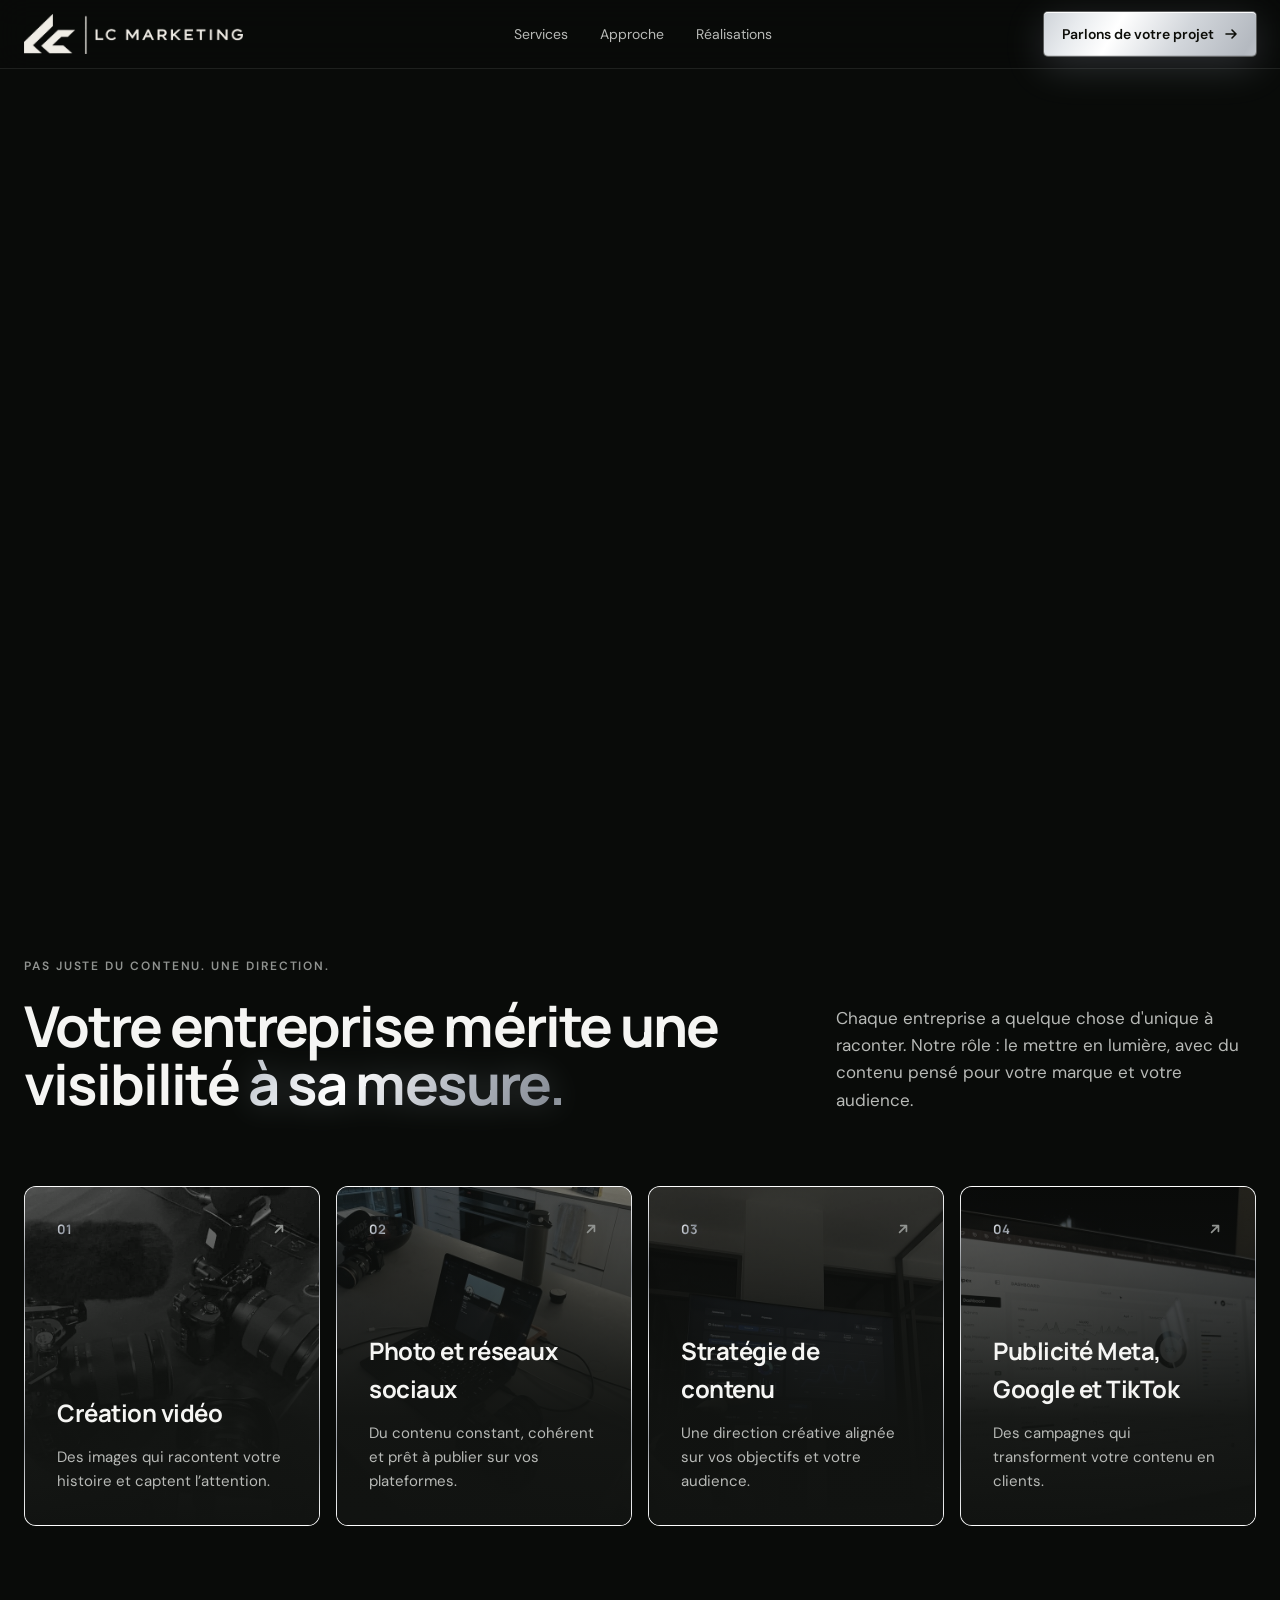
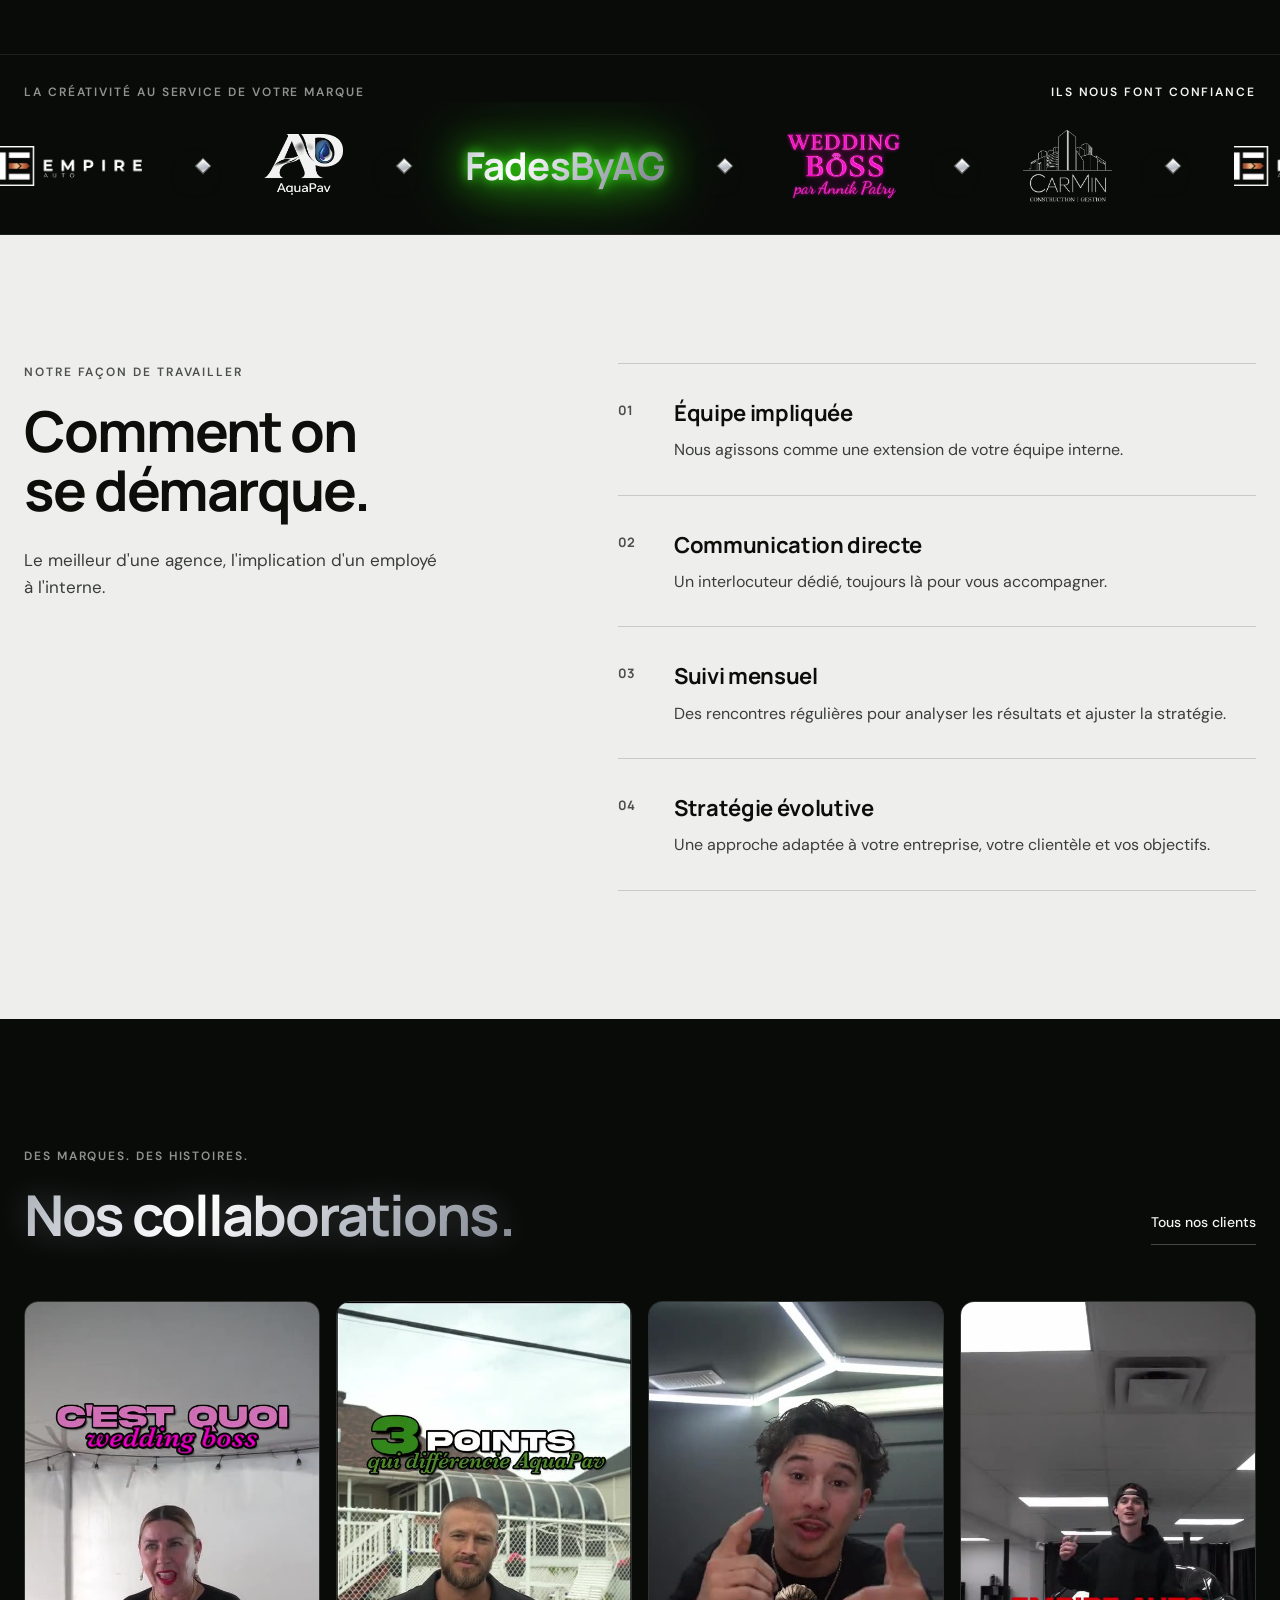
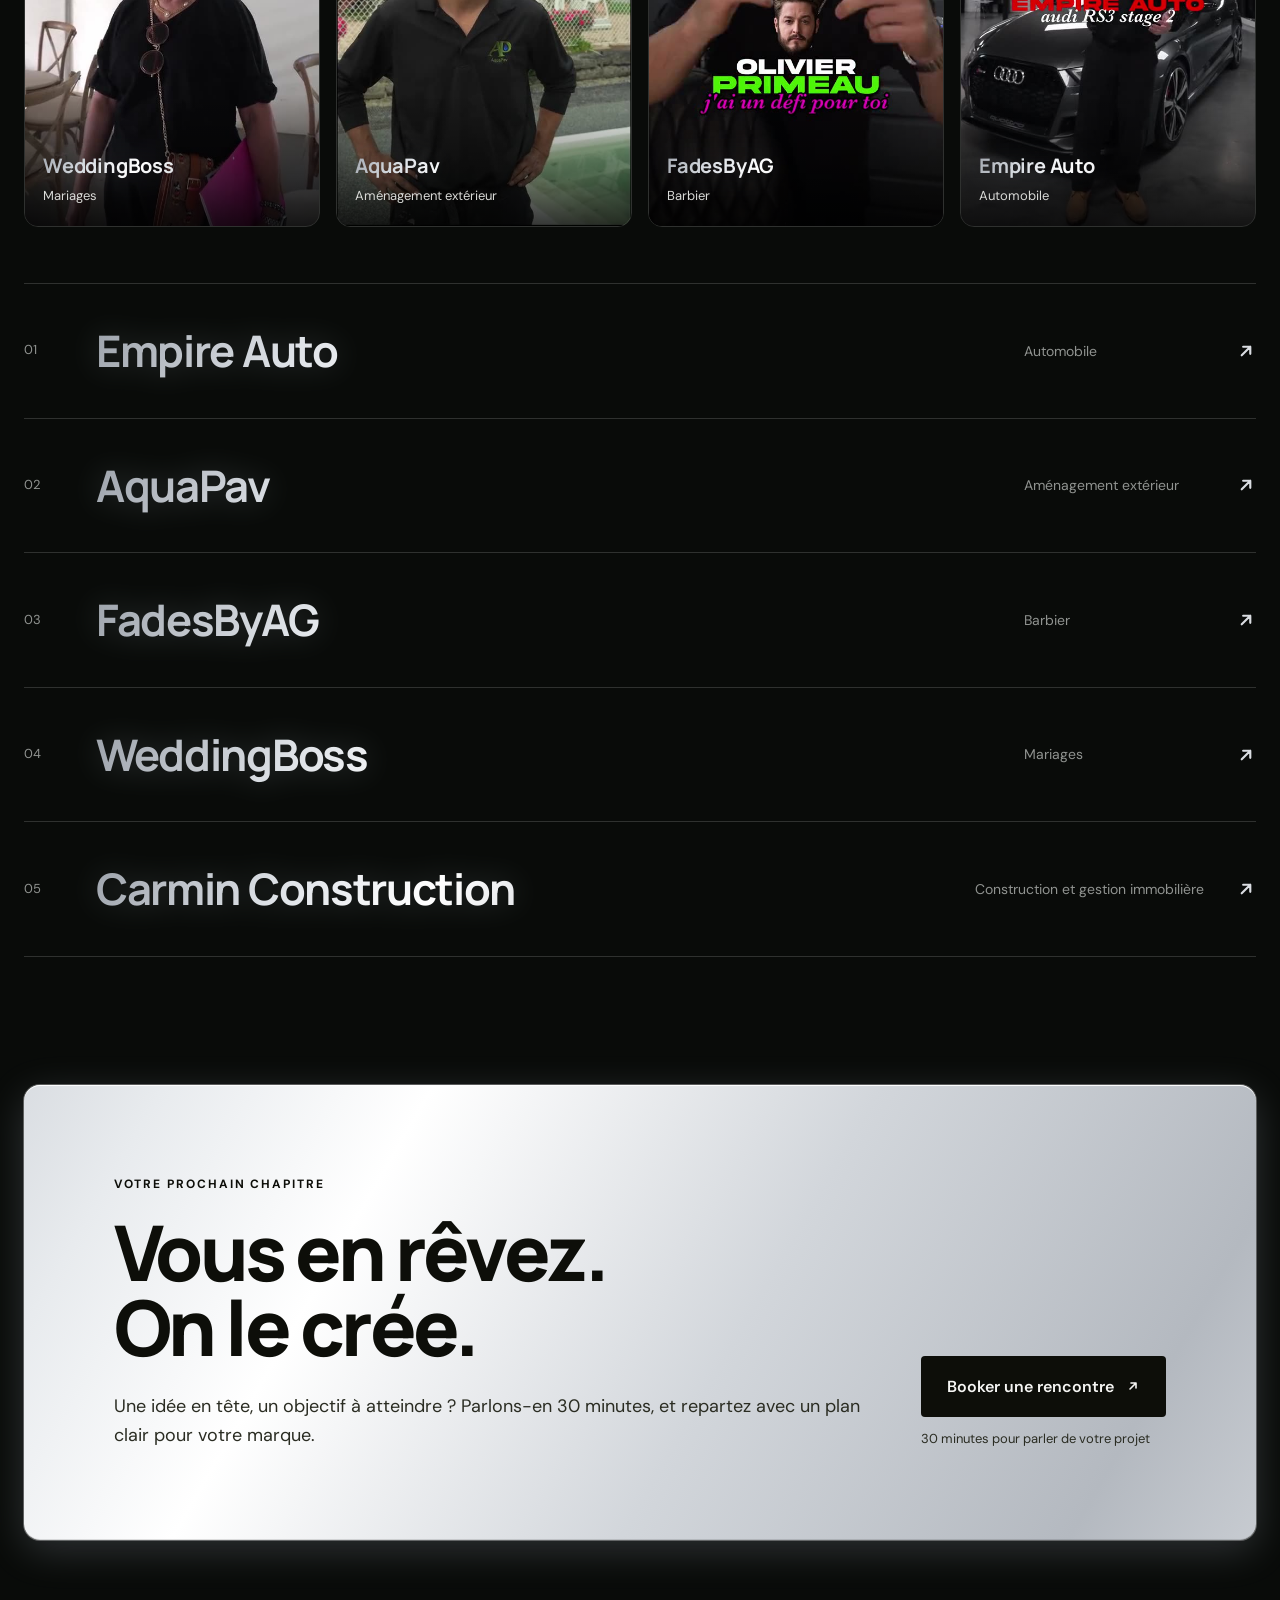
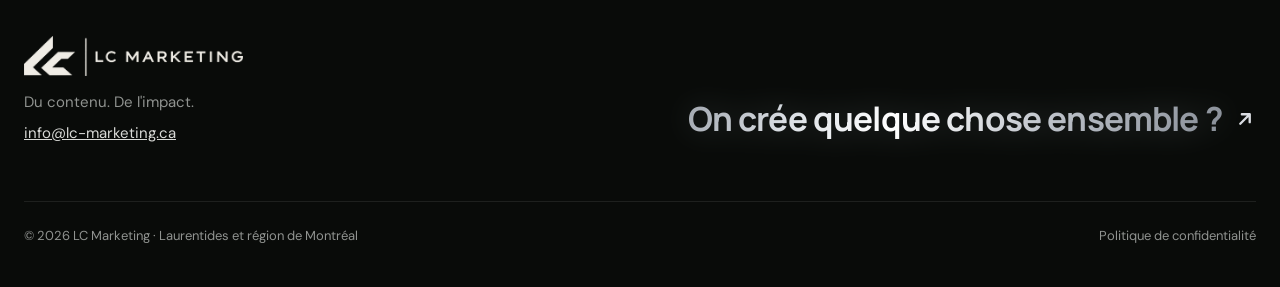
==== index.html @ 96e83a71 "Add files via upload" ====
<!doctype html>
<html lang="fr-CA">
<head>
<meta charset="utf-8">

<meta name="viewport" content="width=device-width, initial-scale=1">
<title>LC Marketing | Agence de création de contenu – Laurentides et Montréal</title>
<meta name="description" content="Agence de création de contenu qui s&#x27;intègre à votre équipe : vidéo, photo, réseaux sociaux et publicité Meta, Google et TikTok, dans les Laurentides et la région de Montréal.">
<link rel="canonical" href="https://lc-marketing.ca/">
<meta name="theme-color" content="#090B09">
<meta property="og:type" content="website">
<meta property="og:locale" content="fr_CA">
<meta property="og:site_name" content="LC Marketing">
<meta property="og:title" content="LC Marketing | Agence de création de contenu – Laurentides et Montréal">
<meta property="og:description" content="Agence de création de contenu qui s&#x27;intègre à votre équipe : vidéo, photo, réseaux sociaux et publicité Meta, Google et TikTok, dans les Laurentides et la région de Montréal.">
<meta property="og:url" content="https://lc-marketing.ca/">
<meta property="og:image" content="https://lc-marketing.ca/assets/img/partage-lc-marketing.jpg">
<meta property="og:image:width" content="1200">
<meta property="og:image:height" content="630">
<meta name="twitter:card" content="summary_large_image">
<link rel="icon" href="/favicon.ico" sizes="any">
<link rel="icon" type="image/png" href="/favicon-512.png">
<link rel="apple-touch-icon" href="/apple-touch-icon.png">
<link rel="preconnect" href="https://fonts.googleapis.com">
<link rel="preconnect" href="https://fonts.gstatic.com" crossorigin>
<link rel="stylesheet" href="https://fonts.googleapis.com/css2?family=DM+Sans:wght@400;500;600;700&amp;family=Manrope:wght@400;500;600;700;800&amp;display=swap">
<link rel="stylesheet" href="/assets/site.css?v=20261027">
<script type="application/ld+json">{"@context": "https://schema.org", "@type": "ProfessionalService", "name": "LC Marketing", "description": "Agence de création de contenu et de publicité qui s'intègre à votre équipe : vidéo, photo, réseaux sociaux et publicité Meta, Google et TikTok.", "url": "https://lc-marketing.ca/", "email": "info@lc-marketing.ca", "logo": "https://lc-marketing.ca/favicon-512.png", "image": "https://lc-marketing.ca/assets/img/partage-lc-marketing.jpg", "slogan": "Tu en rêves, on le crée.", "areaServed": [{"@type": "AdministrativeArea", "name": "Laurentides"}, {"@type": "City", "name": "Montréal"}], "address": {"@type": "PostalAddress", "addressRegion": "QC", "addressCountry": "CA"}, "knowsLanguage": ["fr", "en"]}</script>
<noscript><style>.intro{display:none}.hero-wait .rise{opacity:1}</style></noscript>
</head>
<body>

<div id="intro" class="intro intro-play" aria-hidden="true">
<div style="display:flex;flex-direction:column;align-items:center;gap:28px">
<div class="intro-phone" style="width:302px;height:622px;border-radius:48px;background:#000;border:1px solid #464846;padding:10px;box-shadow:0 40px 120px rgba(0,0,0,.6)">
<div style="position:relative;width:280px;height:600px;border-radius:38px;overflow:hidden;background:#131413"><div style="position:absolute;top:12px;left:50%;transform:translateX(-50%);width:92px;height:26px;border-radius:20px;background:#000;z-index:3"></div>
<div class="intro-feed">
<div style="position:relative;height:600px;overflow:hidden;background:#000">
<video src="assets/video/empire-auto.mp4" poster="assets/img/poster-empire-auto.jpg" autoplay muted loop playsinline preload="auto" style="position:absolute;inset:0;width:100%;height:100%;object-fit:cover"></video>
<div style="position:absolute;left:0;right:0;bottom:0;height:220px;background:linear-gradient(180deg,rgba(0,0,0,0),rgba(0,0,0,.72))"></div>
<div style="position:absolute;left:18px;right:14px;bottom:26px;display:flex;align-items:flex-end;gap:12px">
<div style="flex:1;min-width:0"><p style="margin:0 0 4px;font-size:14px;font-weight:700;color:#fff">@empireauto</p>
<p style="margin:0;font-size:12px;color:#E4E5E2">Automobile · par LC Marketing</p></div>
<div style="display:flex;flex-direction:column;gap:18px"><svg width="24" height="24" viewBox="0 0 24 24" fill="none" aria-hidden="true"><path d="M12 20s-7-4.4-7-10a4 4 0 0 1 7-2.6A4 4 0 0 1 19 10c0 5.6-7 10-7 10z" stroke="#FFFFFF" stroke-width="1.6" stroke-linejoin="round"/></svg><svg width="24" height="24" viewBox="0 0 24 24" fill="none" aria-hidden="true"><path d="M4 12a8 8 0 1 1 3.2 6.4L4 20l1-3.6A8 8 0 0 1 4 12z" stroke="#FFFFFF" stroke-width="1.6" stroke-linejoin="round"/></svg><svg width="24" height="24" viewBox="0 0 24 24" fill="none" aria-hidden="true"><path d="M21 4L3 11l7 2.5L12.5 21 21 4z" stroke="#FFFFFF" stroke-width="1.6" stroke-linejoin="round"/></svg></div>
</div></div>
<div style="position:relative;height:600px;overflow:hidden;background:#000">
<video src="assets/video/weddingboss.mp4" poster="assets/img/poster-weddingboss.jpg" autoplay muted loop playsinline preload="auto" style="position:absolute;inset:0;width:100%;height:100%;object-fit:cover"></video>
<div style="position:absolute;left:0;right:0;bottom:0;height:220px;background:linear-gradient(180deg,rgba(0,0,0,0),rgba(0,0,0,.72))"></div>
<div style="position:absolute;left:18px;right:14px;bottom:26px;display:flex;align-items:flex-end;gap:12px">
<div style="flex:1;min-width:0"><p style="margin:0 0 4px;font-size:14px;font-weight:700;color:#fff">@laweddingboss</p>
<p style="margin:0;font-size:12px;color:#E4E5E2">Mariages · par LC Marketing</p></div>
<div style="display:flex;flex-direction:column;gap:18px"><svg width="24" height="24" viewBox="0 0 24 24" fill="none" aria-hidden="true"><path d="M12 20s-7-4.4-7-10a4 4 0 0 1 7-2.6A4 4 0 0 1 19 10c0 5.6-7 10-7 10z" stroke="#FFFFFF" stroke-width="1.6" stroke-linejoin="round"/></svg><svg width="24" height="24" viewBox="0 0 24 24" fill="none" aria-hidden="true"><path d="M4 12a8 8 0 1 1 3.2 6.4L4 20l1-3.6A8 8 0 0 1 4 12z" stroke="#FFFFFF" stroke-width="1.6" stroke-linejoin="round"/></svg><svg width="24" height="24" viewBox="0 0 24 24" fill="none" aria-hidden="true"><path d="M21 4L3 11l7 2.5L12.5 21 21 4z" stroke="#FFFFFF" stroke-width="1.6" stroke-linejoin="round"/></svg></div>
</div></div>
<div style="position:relative;height:600px;overflow:hidden;background:#000">
<video src="assets/video/fadesbyag.mp4" poster="assets/img/poster-fadesbyag.jpg" autoplay muted loop playsinline preload="auto" style="position:absolute;inset:0;width:100%;height:100%;object-fit:cover"></video>
<div style="position:absolute;left:0;right:0;bottom:0;height:220px;background:linear-gradient(180deg,rgba(0,0,0,0),rgba(0,0,0,.72))"></div>
<div style="position:absolute;left:18px;right:14px;bottom:26px;display:flex;align-items:flex-end;gap:12px">
<div style="flex:1;min-width:0"><p style="margin:0 0 4px;font-size:14px;font-weight:700;color:#fff">@fadesbyag</p>
<p style="margin:0;font-size:12px;color:#E4E5E2">Barbier · par LC Marketing</p></div>
<div style="display:flex;flex-direction:column;gap:18px"><svg width="24" height="24" viewBox="0 0 24 24" fill="none" aria-hidden="true"><path d="M12 20s-7-4.4-7-10a4 4 0 0 1 7-2.6A4 4 0 0 1 19 10c0 5.6-7 10-7 10z" stroke="#FFFFFF" stroke-width="1.6" stroke-linejoin="round"/></svg><svg width="24" height="24" viewBox="0 0 24 24" fill="none" aria-hidden="true"><path d="M4 12a8 8 0 1 1 3.2 6.4L4 20l1-3.6A8 8 0 0 1 4 12z" stroke="#FFFFFF" stroke-width="1.6" stroke-linejoin="round"/></svg><svg width="24" height="24" viewBox="0 0 24 24" fill="none" aria-hidden="true"><path d="M21 4L3 11l7 2.5L12.5 21 21 4z" stroke="#FFFFFF" stroke-width="1.6" stroke-linejoin="round"/></svg></div>
</div></div>
<div style="position:relative;height:600px;overflow:hidden;background:#000">
<video src="assets/video/aquapav-1.mp4" poster="assets/img/poster-aquapav-1.jpg" autoplay muted loop playsinline preload="auto" style="position:absolute;inset:0;width:100%;height:100%;object-fit:cover"></video>
<div style="position:absolute;left:0;right:0;bottom:0;height:220px;background:linear-gradient(180deg,rgba(0,0,0,0),rgba(0,0,0,.72))"></div>
<div style="position:absolute;left:18px;right:14px;bottom:26px;display:flex;align-items:flex-end;gap:12px">
<div style="flex:1;min-width:0"><p style="margin:0 0 4px;font-size:14px;font-weight:700;color:#fff">@aquapav</p>
<p style="margin:0;font-size:12px;color:#E4E5E2">Aménagement extérieur · par LC Marketing</p></div>
<div style="display:flex;flex-direction:column;gap:18px"><svg width="24" height="24" viewBox="0 0 24 24" fill="none" aria-hidden="true"><path d="M12 20s-7-4.4-7-10a4 4 0 0 1 7-2.6A4 4 0 0 1 19 10c0 5.6-7 10-7 10z" stroke="#FFFFFF" stroke-width="1.6" stroke-linejoin="round"/></svg><svg width="24" height="24" viewBox="0 0 24 24" fill="none" aria-hidden="true"><path d="M4 12a8 8 0 1 1 3.2 6.4L4 20l1-3.6A8 8 0 0 1 4 12z" stroke="#FFFFFF" stroke-width="1.6" stroke-linejoin="round"/></svg><svg width="24" height="24" viewBox="0 0 24 24" fill="none" aria-hidden="true"><path d="M21 4L3 11l7 2.5L12.5 21 21 4z" stroke="#FFFFFF" stroke-width="1.6" stroke-linejoin="round"/></svg></div>
</div></div>
</div></div></div>
<div class="intro-caption" style="font-size:12px;letter-spacing:.3em;text-transform:uppercase;color:#909390">Tu en rêves, on le crée</div>
</div>
<button type="button" id="intro-skip" tabindex="-1" style="position:absolute;right:24px;bottom:24px;background:transparent;color:#909390;border:1px solid #2F312F;border-radius:4px;padding:10px 16px;min-height:44px;font:inherit;font-size:13px;cursor:pointer">Passer l'intro</button>
</div>

<a class="skip-link" href="#contenu">Aller au contenu</a>
<header style="position:sticky;top:0;z-index:20;background:rgba(9,11,9,.72);backdrop-filter:blur(16px);-webkit-backdrop-filter:blur(16px);border-bottom:1px solid #1E201E">
<div class="hdr" style="max-width:1280px;margin:0 auto;padding:12px 24px;display:flex;align-items:center;justify-content:space-between;gap:12px 24px">
<a href="/" aria-label="LC Marketing, accueil" style="display:flex;align-items:center;min-height:44px;text-decoration:none">
<img src="/assets/img/logo-lc-marketing.png" alt="LC Marketing" width="1000" height="183" class="hdr-logo" style="height:40px;width:auto;max-width:56vw;display:block"></a>
<nav aria-label="Navigation principale" class="hide-sm" style="display:flex;flex-wrap:wrap;align-items:center;gap:8px 32px;font-size:14px">
<a href="#services" style="text-decoration:none;color:#B8BAB7">Services</a>
<a href="#approche" style="text-decoration:none;color:#B8BAB7">Approche</a>
<a href="#collaborations" style="text-decoration:none;color:#B8BAB7">Réalisations</a>
</nav>
<a href="https://calendly.com/lc-marketing-info/30min" target="_blank" rel="noopener" class="lift chrome-fill hdr-cta" style="text-decoration:none;border-radius:4px;padding:11px 18px;font-size:14px;font-weight:600;display:flex;align-items:center;gap:10px;white-space:nowrap"><span class="hide-sm">Parlons de votre projet</span><span class="show-sm">Rencontre</span> <svg width="14" height="14" viewBox="0 0 14 14" fill="none" aria-hidden="true"><path d="M2 7h10M8 3l4 4-4 4" stroke="currentColor" stroke-width="1.6" stroke-linecap="round" stroke-linejoin="round"/></svg></a>
</div>
</header>

<main id="contenu">
<section id="accueil" class="hero-wait" style="max-width:1280px;margin:0 auto;padding:0 24px;display:flex;flex-wrap:wrap;align-items:center;gap:56px;min-height:760px">
<div style="flex:1 1 520px;min-width:0;padding:88px 0 64px">
<p class="rise d1" style="margin:0 0 28px;display:flex;align-items:center;gap:12px;font-size:12px;font-weight:600;letter-spacing:.16em;text-transform:uppercase;color:#F5F5F3"><span class="chrome-fill" style="width:8px;height:8px;display:inline-block;flex:none"></span>Agence de création de contenu · Laurentides et Montréal</p>
<h1 class="rise d2" style="margin:0;font-family:'Manrope',sans-serif;font-weight:700;font-size:clamp(42px,5.4vw,80px);line-height:1;letter-spacing:-.04em">Plus qu'une agence.<br><span class="chrome-text">Une extension de votre équipe.</span></h1>
<p class="rise d3" style="margin:32px 0 0;max-width:540px;font-size:18px;color:#B8BAB7">Nous nous intégrons à votre entreprise pour prendre en charge votre marketing, de la stratégie à la création, et transformer votre présence en ligne en levier de croissance.</p>
<div class="rise d4" style="margin-top:40px;display:flex;flex-wrap:wrap;align-items:center;gap:12px 28px">
<a href="https://calendly.com/lc-marketing-info/30min" target="_blank" rel="noopener" class="lift chrome-fill" style="text-decoration:none;font-weight:600;font-size:15px;padding:16px 24px;border-radius:4px;display:flex;align-items:center;gap:10px">Booker une rencontre <svg width="14" height="14" viewBox="0 0 14 14" fill="none" aria-hidden="true"><path d="M4 10L10 4M5 4h5v5" stroke="currentColor" stroke-width="1.6" stroke-linecap="round" stroke-linejoin="round"/></svg></a>
<a href="#collaborations" style="text-decoration:none;font-size:15px;font-weight:500;display:flex;align-items:center;gap:10px;min-height:44px;border-bottom:1px solid #464846">Nos réalisations</a>
</div></div>
<div class="rise d5" style="flex:1 1 380px;min-width:0;display:flex;justify-content:center;position:relative;padding:40px 0">
<div aria-hidden="true" class="chrome-fill" style="position:absolute;width:360px;height:360px;max-width:100%;top:50%;left:50%;transform:translate(-50%,-50%);border-radius:50%;opacity:.13;filter:blur(90px)"></div>
<div class="float" style="position:relative;width:302px;height:622px;border-radius:48px;background:#000;border:1px solid #464846;padding:10px;box-shadow:0 50px 120px rgba(0,0,0,.7)" role="img" aria-label="Téléphone qui fait défiler des vidéos réalisées par LC Marketing">
<div style="position:relative;width:280px;height:600px;border-radius:38px;overflow:hidden;background:#131413"><div style="position:absolute;top:12px;left:50%;transform:translateX(-50%);width:92px;height:26px;border-radius:20px;background:#000;z-index:3"></div>
<div style="position:absolute;top:48px;left:18px;right:18px;height:2px;background:rgba(245,245,243,.2);z-index:3;border-radius:2px;overflow:hidden"><div class="bar" style="height:2px;background:#F5F5F3"></div></div>
<div class="loop-feed">
<div style="position:relative;height:600px;overflow:hidden;background:#000">
<video src="assets/video/weddingboss.mp4" poster="assets/img/poster-weddingboss.jpg" autoplay muted loop playsinline preload="auto" style="position:absolute;inset:0;width:100%;height:100%;object-fit:cover"></video>
<div style="position:absolute;left:0;right:0;bottom:0;height:220px;background:linear-gradient(180deg,rgba(0,0,0,0),rgba(0,0,0,.72))"></div>
<div style="position:absolute;left:18px;right:14px;bottom:26px;display:flex;align-items:flex-end;gap:12px">
<div style="flex:1;min-width:0"><p style="margin:0 0 4px;font-size:14px;font-weight:700;color:#fff">@laweddingboss</p>
<p style="margin:0;font-size:12px;color:#E4E5E2">Mariages · par LC Marketing</p></div>
<div style="display:flex;flex-direction:column;gap:18px"><svg width="24" height="24" viewBox="0 0 24 24" fill="none" aria-hidden="true"><path d="M12 20s-7-4.4-7-10a4 4 0 0 1 7-2.6A4 4 0 0 1 19 10c0 5.6-7 10-7 10z" stroke="#FFFFFF" stroke-width="1.6" stroke-linejoin="round"/></svg><svg width="24" height="24" viewBox="0 0 24 24" fill="none" aria-hidden="true"><path d="M4 12a8 8 0 1 1 3.2 6.4L4 20l1-3.6A8 8 0 0 1 4 12z" stroke="#FFFFFF" stroke-width="1.6" stroke-linejoin="round"/></svg><svg width="24" height="24" viewBox="0 0 24 24" fill="none" aria-hidden="true"><path d="M21 4L3 11l7 2.5L12.5 21 21 4z" stroke="#FFFFFF" stroke-width="1.6" stroke-linejoin="round"/></svg></div>
</div></div>
<div style="position:relative;height:600px;overflow:hidden;background:#000">
<video src="assets/video/aquapav-1.mp4" poster="assets/img/poster-aquapav-1.jpg" autoplay muted loop playsinline preload="auto" style="position:absolute;inset:0;width:100%;height:100%;object-fit:cover"></video>
<div style="position:absolute;left:0;right:0;bottom:0;height:220px;background:linear-gradient(180deg,rgba(0,0,0,0),rgba(0,0,0,.72))"></div>
<div style="position:absolute;left:18px;right:14px;bottom:26px;display:flex;align-items:flex-end;gap:12px">
<div style="flex:1;min-width:0"><p style="margin:0 0 4px;font-size:14px;font-weight:700;color:#fff">@aquapav</p>
<p style="margin:0;font-size:12px;color:#E4E5E2">Aménagement extérieur · par LC Marketing</p></div>
<div style="display:flex;flex-direction:column;gap:18px"><svg width="24" height="24" viewBox="0 0 24 24" fill="none" aria-hidden="true"><path d="M12 20s-7-4.4-7-10a4 4 0 0 1 7-2.6A4 4 0 0 1 19 10c0 5.6-7 10-7 10z" stroke="#FFFFFF" stroke-width="1.6" stroke-linejoin="round"/></svg><svg width="24" height="24" viewBox="0 0 24 24" fill="none" aria-hidden="true"><path d="M4 12a8 8 0 1 1 3.2 6.4L4 20l1-3.6A8 8 0 0 1 4 12z" stroke="#FFFFFF" stroke-width="1.6" stroke-linejoin="round"/></svg><svg width="24" height="24" viewBox="0 0 24 24" fill="none" aria-hidden="true"><path d="M21 4L3 11l7 2.5L12.5 21 21 4z" stroke="#FFFFFF" stroke-width="1.6" stroke-linejoin="round"/></svg></div>
</div></div>
<div style="position:relative;height:600px;overflow:hidden;background:#000">
<video src="assets/video/fadesbyag.mp4" poster="assets/img/poster-fadesbyag.jpg" autoplay muted loop playsinline preload="metadata" style="position:absolute;inset:0;width:100%;height:100%;object-fit:cover"></video>
<div style="position:absolute;left:0;right:0;bottom:0;height:220px;background:linear-gradient(180deg,rgba(0,0,0,0),rgba(0,0,0,.72))"></div>
<div style="position:absolute;left:18px;right:14px;bottom:26px;display:flex;align-items:flex-end;gap:12px">
<div style="flex:1;min-width:0"><p style="margin:0 0 4px;font-size:14px;font-weight:700;color:#fff">@fadesbyag</p>
<p style="margin:0;font-size:12px;color:#E4E5E2">Barbier · par LC Marketing</p></div>
<div style="display:flex;flex-direction:column;gap:18px"><svg width="24" height="24" viewBox="0 0 24 24" fill="none" aria-hidden="true"><path d="M12 20s-7-4.4-7-10a4 4 0 0 1 7-2.6A4 4 0 0 1 19 10c0 5.6-7 10-7 10z" stroke="#FFFFFF" stroke-width="1.6" stroke-linejoin="round"/></svg><svg width="24" height="24" viewBox="0 0 24 24" fill="none" aria-hidden="true"><path d="M4 12a8 8 0 1 1 3.2 6.4L4 20l1-3.6A8 8 0 0 1 4 12z" stroke="#FFFFFF" stroke-width="1.6" stroke-linejoin="round"/></svg><svg width="24" height="24" viewBox="0 0 24 24" fill="none" aria-hidden="true"><path d="M21 4L3 11l7 2.5L12.5 21 21 4z" stroke="#FFFFFF" stroke-width="1.6" stroke-linejoin="round"/></svg></div>
</div></div>
<div style="position:relative;height:600px;overflow:hidden;background:#000">
<video src="assets/video/empire-auto.mp4" poster="assets/img/poster-empire-auto.jpg" autoplay muted loop playsinline preload="metadata" style="position:absolute;inset:0;width:100%;height:100%;object-fit:cover"></video>
<div style="position:absolute;left:0;right:0;bottom:0;height:220px;background:linear-gradient(180deg,rgba(0,0,0,0),rgba(0,0,0,.72))"></div>
<div style="position:absolute;left:18px;right:14px;bottom:26px;display:flex;align-items:flex-end;gap:12px">
<div style="flex:1;min-width:0"><p style="margin:0 0 4px;font-size:14px;font-weight:700;color:#fff">@empireauto</p>
<p style="margin:0;font-size:12px;color:#E4E5E2">Automobile · par LC Marketing</p></div>
<div style="display:flex;flex-direction:column;gap:18px"><svg width="24" height="24" viewBox="0 0 24 24" fill="none" aria-hidden="true"><path d="M12 20s-7-4.4-7-10a4 4 0 0 1 7-2.6A4 4 0 0 1 19 10c0 5.6-7 10-7 10z" stroke="#FFFFFF" stroke-width="1.6" stroke-linejoin="round"/></svg><svg width="24" height="24" viewBox="0 0 24 24" fill="none" aria-hidden="true"><path d="M4 12a8 8 0 1 1 3.2 6.4L4 20l1-3.6A8 8 0 0 1 4 12z" stroke="#FFFFFF" stroke-width="1.6" stroke-linejoin="round"/></svg><svg width="24" height="24" viewBox="0 0 24 24" fill="none" aria-hidden="true"><path d="M21 4L3 11l7 2.5L12.5 21 21 4z" stroke="#FFFFFF" stroke-width="1.6" stroke-linejoin="round"/></svg></div>
</div></div>
<div style="position:relative;height:600px;overflow:hidden;background:#000">
<video src="assets/video/aquapav-2.mp4" poster="assets/img/poster-aquapav-2.jpg" autoplay muted loop playsinline preload="metadata" style="position:absolute;inset:0;width:100%;height:100%;object-fit:cover"></video>
<div style="position:absolute;left:0;right:0;bottom:0;height:220px;background:linear-gradient(180deg,rgba(0,0,0,0),rgba(0,0,0,.72))"></div>
<div style="position:absolute;left:18px;right:14px;bottom:26px;display:flex;align-items:flex-end;gap:12px">
<div style="flex:1;min-width:0"><p style="margin:0 0 4px;font-size:14px;font-weight:700;color:#fff">@aquapav</p>
<p style="margin:0;font-size:12px;color:#E4E5E2">Aménagement extérieur · par LC Marketing</p></div>
<div style="display:flex;flex-direction:column;gap:18px"><svg width="24" height="24" viewBox="0 0 24 24" fill="none" aria-hidden="true"><path d="M12 20s-7-4.4-7-10a4 4 0 0 1 7-2.6A4 4 0 0 1 19 10c0 5.6-7 10-7 10z" stroke="#FFFFFF" stroke-width="1.6" stroke-linejoin="round"/></svg><svg width="24" height="24" viewBox="0 0 24 24" fill="none" aria-hidden="true"><path d="M4 12a8 8 0 1 1 3.2 6.4L4 20l1-3.6A8 8 0 0 1 4 12z" stroke="#FFFFFF" stroke-width="1.6" stroke-linejoin="round"/></svg><svg width="24" height="24" viewBox="0 0 24 24" fill="none" aria-hidden="true"><path d="M21 4L3 11l7 2.5L12.5 21 21 4z" stroke="#FFFFFF" stroke-width="1.6" stroke-linejoin="round"/></svg></div>
</div></div>
<div style="position:relative;height:600px;overflow:hidden;background:#000">
<video src="assets/video/weddingboss.mp4" poster="assets/img/poster-weddingboss.jpg" autoplay muted loop playsinline preload="metadata" style="position:absolute;inset:0;width:100%;height:100%;object-fit:cover"></video>
<div style="position:absolute;left:0;right:0;bottom:0;height:220px;background:linear-gradient(180deg,rgba(0,0,0,0),rgba(0,0,0,.72))"></div>
<div style="position:absolute;left:18px;right:14px;bottom:26px;display:flex;align-items:flex-end;gap:12px">
<div style="flex:1;min-width:0"><p style="margin:0 0 4px;font-size:14px;font-weight:700;color:#fff">@laweddingboss</p>
<p style="margin:0;font-size:12px;color:#E4E5E2">Mariages · par LC Marketing</p></div>
<div style="display:flex;flex-direction:column;gap:18px"><svg width="24" height="24" viewBox="0 0 24 24" fill="none" aria-hidden="true"><path d="M12 20s-7-4.4-7-10a4 4 0 0 1 7-2.6A4 4 0 0 1 19 10c0 5.6-7 10-7 10z" stroke="#FFFFFF" stroke-width="1.6" stroke-linejoin="round"/></svg><svg width="24" height="24" viewBox="0 0 24 24" fill="none" aria-hidden="true"><path d="M4 12a8 8 0 1 1 3.2 6.4L4 20l1-3.6A8 8 0 0 1 4 12z" stroke="#FFFFFF" stroke-width="1.6" stroke-linejoin="round"/></svg><svg width="24" height="24" viewBox="0 0 24 24" fill="none" aria-hidden="true"><path d="M21 4L3 11l7 2.5L12.5 21 21 4z" stroke="#FFFFFF" stroke-width="1.6" stroke-linejoin="round"/></svg></div>
</div></div>
</div></div></div></div>
</section>

<section id="services" style="max-width:1280px;margin:0 auto;padding:128px 24px">
<div class="reveal" style="display:flex;flex-wrap:wrap;justify-content:space-between;align-items:flex-end;gap:32px 64px">
<div style="flex:1 1 560px;min-width:0">
<p style="margin:0 0 20px;font-size:12px;font-weight:600;letter-spacing:.16em;text-transform:uppercase;color:#909390">Pas juste du contenu. Une direction.</p>
<h2 style="margin:0;font-family:'Manrope',sans-serif;font-weight:700;font-size:clamp(34px,4.4vw,60px);line-height:1.04;letter-spacing:-.035em">Votre entreprise mérite une visibilité <span class="chrome-text">à sa mesure.</span></h2>
</div>
<div style="flex:1 1 340px;min-width:0;max-width:420px">
<p style="margin:0;color:#B8BAB7;font-size:17px">Chaque entreprise a quelque chose d'unique à raconter. Notre rôle : le mettre en lumière, avec du contenu pensé pour votre marque et votre audience.</p>
</div></div>
<div style="margin-top:72px;display:grid;grid-template-columns:repeat(auto-fit,minmax(min(270px,100%),1fr));gap:16px">
<article class="lift reveal chrome-ring" style="position:relative;overflow:hidden;border-radius:12px;padding:32px;min-height:340px;display:flex;flex-direction:column;justify-content:space-between">
<img class="svc-bg" src="assets/img/service-video.jpg" alt="" aria-hidden="true" loading="lazy" style="position:absolute;inset:0;width:100%;height:100%;object-fit:cover;opacity:.5;filter:saturate(.35) contrast(1.05);pointer-events:none">
<div aria-hidden="true" style="position:absolute;inset:0;background:linear-gradient(180deg,rgba(17,19,17,.15) 0%,rgba(17,19,17,.55) 35%,rgba(17,19,17,.94) 68%,#111311 100%);pointer-events:none"></div>
<div style="position:relative;display:flex;justify-content:space-between;align-items:center">
<span class="chrome-text" style="font-family:'Manrope',sans-serif;font-size:13px;font-weight:700">01</span>
<svg width="16" height="16" viewBox="0 0 14 14" fill="none" aria-hidden="true"><path d="M4 10L10 4M5 4h5v5" stroke="#909390" stroke-width="1.5" stroke-linecap="round" stroke-linejoin="round"/></svg></div>
<div style="position:relative"><h3 style="margin:0 0 12px;font-family:'Manrope',sans-serif;font-size:24px;font-weight:700;letter-spacing:-.02em">Création vidéo</h3>
<p style="margin:0;color:#B8BAB7;font-size:15px">Des images qui racontent votre histoire et captent l’attention.</p></div>
</article>
<article class="lift reveal chrome-ring" style="position:relative;overflow:hidden;border-radius:12px;padding:32px;min-height:340px;display:flex;flex-direction:column;justify-content:space-between">
<img class="svc-bg" src="assets/img/service-reseaux-sociaux.jpg" alt="" aria-hidden="true" loading="lazy" style="position:absolute;inset:0;width:100%;height:100%;object-fit:cover;opacity:.5;filter:saturate(.35) contrast(1.05);pointer-events:none">
<div aria-hidden="true" style="position:absolute;inset:0;background:linear-gradient(180deg,rgba(17,19,17,.15) 0%,rgba(17,19,17,.55) 35%,rgba(17,19,17,.94) 68%,#111311 100%);pointer-events:none"></div>
<div style="position:relative;display:flex;justify-content:space-between;align-items:center">
<span class="chrome-text" style="font-family:'Manrope',sans-serif;font-size:13px;font-weight:700">02</span>
<svg width="16" height="16" viewBox="0 0 14 14" fill="none" aria-hidden="true"><path d="M4 10L10 4M5 4h5v5" stroke="#909390" stroke-width="1.5" stroke-linecap="round" stroke-linejoin="round"/></svg></div>
<div style="position:relative"><h3 style="margin:0 0 12px;font-family:'Manrope',sans-serif;font-size:24px;font-weight:700;letter-spacing:-.02em">Photo et réseaux sociaux</h3>
<p style="margin:0;color:#B8BAB7;font-size:15px">Du contenu constant, cohérent et prêt à publier sur vos plateformes.</p></div>
</article>
<article class="lift reveal chrome-ring" style="position:relative;overflow:hidden;border-radius:12px;padding:32px;min-height:340px;display:flex;flex-direction:column;justify-content:space-between">
<img class="svc-bg" src="assets/img/service-strategie.jpg" alt="" aria-hidden="true" loading="lazy" style="position:absolute;inset:0;width:100%;height:100%;object-fit:cover;opacity:.5;filter:saturate(.35) contrast(1.05);pointer-events:none">
<div aria-hidden="true" style="position:absolute;inset:0;background:linear-gradient(180deg,rgba(17,19,17,.15) 0%,rgba(17,19,17,.55) 35%,rgba(17,19,17,.94) 68%,#111311 100%);pointer-events:none"></div>
<div style="position:relative;display:flex;justify-content:space-between;align-items:center">
<span class="chrome-text" style="font-family:'Manrope',sans-serif;font-size:13px;font-weight:700">03</span>
<svg width="16" height="16" viewBox="0 0 14 14" fill="none" aria-hidden="true"><path d="M4 10L10 4M5 4h5v5" stroke="#909390" stroke-width="1.5" stroke-linecap="round" stroke-linejoin="round"/></svg></div>
<div style="position:relative"><h3 style="margin:0 0 12px;font-family:'Manrope',sans-serif;font-size:24px;font-weight:700;letter-spacing:-.02em">Stratégie de contenu</h3>
<p style="margin:0;color:#B8BAB7;font-size:15px">Une direction créative alignée sur vos objectifs et votre audience.</p></div>
</article>
<article class="lift reveal chrome-ring" style="position:relative;overflow:hidden;border-radius:12px;padding:32px;min-height:340px;display:flex;flex-direction:column;justify-content:space-between">
<img class="svc-bg" src="assets/img/service-publicite.jpg" alt="" aria-hidden="true" loading="lazy" style="position:absolute;inset:0;width:100%;height:100%;object-fit:cover;opacity:.5;filter:saturate(.35) contrast(1.05);pointer-events:none">
<div aria-hidden="true" style="position:absolute;inset:0;background:linear-gradient(180deg,rgba(17,19,17,.15) 0%,rgba(17,19,17,.55) 35%,rgba(17,19,17,.94) 68%,#111311 100%);pointer-events:none"></div>
<div style="position:relative;display:flex;justify-content:space-between;align-items:center">
<span class="chrome-text" style="font-family:'Manrope',sans-serif;font-size:13px;font-weight:700">04</span>
<svg width="16" height="16" viewBox="0 0 14 14" fill="none" aria-hidden="true"><path d="M4 10L10 4M5 4h5v5" stroke="#909390" stroke-width="1.5" stroke-linecap="round" stroke-linejoin="round"/></svg></div>
<div style="position:relative"><h3 style="margin:0 0 12px;font-family:'Manrope',sans-serif;font-size:24px;font-weight:700;letter-spacing:-.02em">Publicité Meta, Google et TikTok</h3>
<p style="margin:0;color:#B8BAB7;font-size:15px">Des campagnes qui transforment votre contenu en clients.</p></div>
</article>
</div>
</section>

<section id="clients" aria-label="Ils nous font confiance" style="border-top:1px solid #1E201E;border-bottom:1px solid #1E201E;overflow:hidden">
<div style="max-width:1280px;margin:0 auto;padding:28px 24px 0;display:flex;flex-wrap:wrap;justify-content:space-between;gap:8px 24px;font-size:12px;font-weight:600;letter-spacing:.16em;text-transform:uppercase">
<span style="color:#909390">La créativité au service de votre marque</span>
<h2 style="margin:0;font:inherit;color:#F5F5F3">Ils nous font confiance</h2>
</div>
<div style="padding:28px 0 32px;overflow:hidden">
<div class="marquee" style="display:flex;width:max-content;align-items:center">
<div style="display:flex;align-items:center;gap:56px;padding-right:56px;font-family:'Manrope',sans-serif;font-weight:700;font-size:clamp(26px,3vw,40px);letter-spacing:-.02em;color:#D9DAD7;white-space:nowrap"><img src="assets/img/logo-empire-auto.png" alt="Empire Auto" height="40" loading="lazy" style="height:40px;width:auto;display:block"><span aria-hidden="true" class="chrome-fill" style="width:10px;height:10px;transform:rotate(45deg)"></span></div>
<div style="display:flex;align-items:center;gap:56px;padding-right:56px;font-family:'Manrope',sans-serif;font-weight:700;font-size:clamp(26px,3vw,40px);letter-spacing:-.02em;color:#D9DAD7;white-space:nowrap"><img src="assets/img/logo-aquapav.png" alt="AquaPav" height="64" loading="lazy" style="height:64px;width:auto;display:block"><span aria-hidden="true" class="chrome-fill" style="width:10px;height:10px;transform:rotate(45deg)"></span></div>
<div style="display:flex;align-items:center;gap:56px;padding-right:56px;font-family:'Manrope',sans-serif;font-weight:700;font-size:clamp(26px,3vw,40px);letter-spacing:-.02em;color:#D9DAD7;white-space:nowrap"><span class="chrome-text glow-green">FadesByAG</span><span aria-hidden="true" class="chrome-fill" style="width:10px;height:10px;transform:rotate(45deg)"></span></div>
<div style="display:flex;align-items:center;gap:56px;padding-right:56px;font-family:'Manrope',sans-serif;font-weight:700;font-size:clamp(26px,3vw,40px);letter-spacing:-.02em;color:#D9DAD7;white-space:nowrap"><img src="assets/img/logo-weddingboss.png" alt="WeddingBoss" height="68" loading="lazy" style="height:68px;width:auto;display:block"><span aria-hidden="true" class="chrome-fill" style="width:10px;height:10px;transform:rotate(45deg)"></span></div>
<div style="display:flex;align-items:center;gap:56px;padding-right:56px;font-family:'Manrope',sans-serif;font-weight:700;font-size:clamp(26px,3vw,40px);letter-spacing:-.02em;color:#D9DAD7;white-space:nowrap"><img src="assets/img/logo-carmin.png" alt="Carmin Construction" height="72" loading="lazy" style="height:72px;width:auto;display:block"><span aria-hidden="true" class="chrome-fill" style="width:10px;height:10px;transform:rotate(45deg)"></span></div>
<div aria-hidden="true" style="display:flex;align-items:center;gap:56px;padding-right:56px;font-family:'Manrope',sans-serif;font-weight:700;font-size:clamp(26px,3vw,40px);letter-spacing:-.02em;color:#D9DAD7;white-space:nowrap"><img src="assets/img/logo-empire-auto.png" alt="Empire Auto" height="40" loading="lazy" style="height:40px;width:auto;display:block"><span aria-hidden="true" class="chrome-fill" style="width:10px;height:10px;transform:rotate(45deg)"></span></div>
<div aria-hidden="true" style="display:flex;align-items:center;gap:56px;padding-right:56px;font-family:'Manrope',sans-serif;font-weight:700;font-size:clamp(26px,3vw,40px);letter-spacing:-.02em;color:#D9DAD7;white-space:nowrap"><img src="assets/img/logo-aquapav.png" alt="AquaPav" height="64" loading="lazy" style="height:64px;width:auto;display:block"><span aria-hidden="true" class="chrome-fill" style="width:10px;height:10px;transform:rotate(45deg)"></span></div>
<div aria-hidden="true" style="display:flex;align-items:center;gap:56px;padding-right:56px;font-family:'Manrope',sans-serif;font-weight:700;font-size:clamp(26px,3vw,40px);letter-spacing:-.02em;color:#D9DAD7;white-space:nowrap"><span class="chrome-text glow-green">FadesByAG</span><span aria-hidden="true" class="chrome-fill" style="width:10px;height:10px;transform:rotate(45deg)"></span></div>
<div aria-hidden="true" style="display:flex;align-items:center;gap:56px;padding-right:56px;font-family:'Manrope',sans-serif;font-weight:700;font-size:clamp(26px,3vw,40px);letter-spacing:-.02em;color:#D9DAD7;white-space:nowrap"><img src="assets/img/logo-weddingboss.png" alt="WeddingBoss" height="68" loading="lazy" style="height:68px;width:auto;display:block"><span aria-hidden="true" class="chrome-fill" style="width:10px;height:10px;transform:rotate(45deg)"></span></div>
<div aria-hidden="true" style="display:flex;align-items:center;gap:56px;padding-right:56px;font-family:'Manrope',sans-serif;font-weight:700;font-size:clamp(26px,3vw,40px);letter-spacing:-.02em;color:#D9DAD7;white-space:nowrap"><img src="assets/img/logo-carmin.png" alt="Carmin Construction" height="72" loading="lazy" style="height:72px;width:auto;display:block"><span aria-hidden="true" class="chrome-fill" style="width:10px;height:10px;transform:rotate(45deg)"></span></div>
<div aria-hidden="true" style="display:flex;align-items:center;gap:56px;padding-right:56px;font-family:'Manrope',sans-serif;font-weight:700;font-size:clamp(26px,3vw,40px);letter-spacing:-.02em;color:#D9DAD7;white-space:nowrap"><img src="assets/img/logo-empire-auto.png" alt="Empire Auto" height="40" loading="lazy" style="height:40px;width:auto;display:block"><span aria-hidden="true" class="chrome-fill" style="width:10px;height:10px;transform:rotate(45deg)"></span></div>
<div aria-hidden="true" style="display:flex;align-items:center;gap:56px;padding-right:56px;font-family:'Manrope',sans-serif;font-weight:700;font-size:clamp(26px,3vw,40px);letter-spacing:-.02em;color:#D9DAD7;white-space:nowrap"><img src="assets/img/logo-aquapav.png" alt="AquaPav" height="64" loading="lazy" style="height:64px;width:auto;display:block"><span aria-hidden="true" class="chrome-fill" style="width:10px;height:10px;transform:rotate(45deg)"></span></div>
<div aria-hidden="true" style="display:flex;align-items:center;gap:56px;padding-right:56px;font-family:'Manrope',sans-serif;font-weight:700;font-size:clamp(26px,3vw,40px);letter-spacing:-.02em;color:#D9DAD7;white-space:nowrap"><span class="chrome-text glow-green">FadesByAG</span><span aria-hidden="true" class="chrome-fill" style="width:10px;height:10px;transform:rotate(45deg)"></span></div>
<div aria-hidden="true" style="display:flex;align-items:center;gap:56px;padding-right:56px;font-family:'Manrope',sans-serif;font-weight:700;font-size:clamp(26px,3vw,40px);letter-spacing:-.02em;color:#D9DAD7;white-space:nowrap"><img src="assets/img/logo-weddingboss.png" alt="WeddingBoss" height="68" loading="lazy" style="height:68px;width:auto;display:block"><span aria-hidden="true" class="chrome-fill" style="width:10px;height:10px;transform:rotate(45deg)"></span></div>
<div aria-hidden="true" style="display:flex;align-items:center;gap:56px;padding-right:56px;font-family:'Manrope',sans-serif;font-weight:700;font-size:clamp(26px,3vw,40px);letter-spacing:-.02em;color:#D9DAD7;white-space:nowrap"><img src="assets/img/logo-carmin.png" alt="Carmin Construction" height="72" loading="lazy" style="height:72px;width:auto;display:block"><span aria-hidden="true" class="chrome-fill" style="width:10px;height:10px;transform:rotate(45deg)"></span></div>
<div aria-hidden="true" style="display:flex;align-items:center;gap:56px;padding-right:56px;font-family:'Manrope',sans-serif;font-weight:700;font-size:clamp(26px,3vw,40px);letter-spacing:-.02em;color:#D9DAD7;white-space:nowrap"><img src="assets/img/logo-empire-auto.png" alt="Empire Auto" height="40" loading="lazy" style="height:40px;width:auto;display:block"><span aria-hidden="true" class="chrome-fill" style="width:10px;height:10px;transform:rotate(45deg)"></span></div>
<div aria-hidden="true" style="display:flex;align-items:center;gap:56px;padding-right:56px;font-family:'Manrope',sans-serif;font-weight:700;font-size:clamp(26px,3vw,40px);letter-spacing:-.02em;color:#D9DAD7;white-space:nowrap"><img src="assets/img/logo-aquapav.png" alt="AquaPav" height="64" loading="lazy" style="height:64px;width:auto;display:block"><span aria-hidden="true" class="chrome-fill" style="width:10px;height:10px;transform:rotate(45deg)"></span></div>
<div aria-hidden="true" style="display:flex;align-items:center;gap:56px;padding-right:56px;font-family:'Manrope',sans-serif;font-weight:700;font-size:clamp(26px,3vw,40px);letter-spacing:-.02em;color:#D9DAD7;white-space:nowrap"><span class="chrome-text glow-green">FadesByAG</span><span aria-hidden="true" class="chrome-fill" style="width:10px;height:10px;transform:rotate(45deg)"></span></div>
<div aria-hidden="true" style="display:flex;align-items:center;gap:56px;padding-right:56px;font-family:'Manrope',sans-serif;font-weight:700;font-size:clamp(26px,3vw,40px);letter-spacing:-.02em;color:#D9DAD7;white-space:nowrap"><img src="assets/img/logo-weddingboss.png" alt="WeddingBoss" height="68" loading="lazy" style="height:68px;width:auto;display:block"><span aria-hidden="true" class="chrome-fill" style="width:10px;height:10px;transform:rotate(45deg)"></span></div>
<div aria-hidden="true" style="display:flex;align-items:center;gap:56px;padding-right:56px;font-family:'Manrope',sans-serif;font-weight:700;font-size:clamp(26px,3vw,40px);letter-spacing:-.02em;color:#D9DAD7;white-space:nowrap"><img src="assets/img/logo-carmin.png" alt="Carmin Construction" height="72" loading="lazy" style="height:72px;width:auto;display:block"><span aria-hidden="true" class="chrome-fill" style="width:10px;height:10px;transform:rotate(45deg)"></span></div>
</div></div>
</section>

<section id="approche" style="background:#EEEFEC;color:#0D0E09">
<div style="max-width:1280px;margin:0 auto;padding:128px 24px;display:flex;flex-wrap:wrap;gap:48px 96px">
<div class="reveal" style="flex:1 1 380px;min-width:0">
<p style="margin:0 0 20px;font-size:12px;font-weight:600;letter-spacing:.16em;text-transform:uppercase;color:#4D4F4C">Notre façon de travailler</p>
<h2 style="margin:0;font-family:'Manrope',sans-serif;font-weight:700;font-size:clamp(34px,4.4vw,60px);line-height:1.04;letter-spacing:-.035em">Comment on<br>se démarque.</h2>
<p style="margin:28px 0 0;max-width:420px;font-size:17px;color:#3B3D3A">Le meilleur d'une agence, l'implication d'un employé à l'interne.</p>
</div>
<ol style="flex:1 1 520px;min-width:0;margin:0;padding:0;list-style:none;border-top:1px solid #C9CAC6">
<li class="reveal" style="display:flex;gap:28px;padding:32px 0;border-bottom:1px solid #C9CAC6">
<span style="font-family:'Manrope',sans-serif;font-size:13px;font-weight:700;color:#4D4F4C;width:28px;flex:none;padding-top:4px">01</span>
<div><h3 style="margin:0 0 6px;font-family:'Manrope',sans-serif;font-size:22px;font-weight:700;letter-spacing:-.015em">Équipe impliquée</h3>
<p style="margin:0;color:#3B3D3A;font-size:16px">Nous agissons comme une extension de votre équipe interne.</p></div></li>
<li class="reveal" style="display:flex;gap:28px;padding:32px 0;border-bottom:1px solid #C9CAC6">
<span style="font-family:'Manrope',sans-serif;font-size:13px;font-weight:700;color:#4D4F4C;width:28px;flex:none;padding-top:4px">02</span>
<div><h3 style="margin:0 0 6px;font-family:'Manrope',sans-serif;font-size:22px;font-weight:700;letter-spacing:-.015em">Communication directe</h3>
<p style="margin:0;color:#3B3D3A;font-size:16px">Un interlocuteur dédié, toujours là pour vous accompagner.</p></div></li>
<li class="reveal" style="display:flex;gap:28px;padding:32px 0;border-bottom:1px solid #C9CAC6">
<span style="font-family:'Manrope',sans-serif;font-size:13px;font-weight:700;color:#4D4F4C;width:28px;flex:none;padding-top:4px">03</span>
<div><h3 style="margin:0 0 6px;font-family:'Manrope',sans-serif;font-size:22px;font-weight:700;letter-spacing:-.015em">Suivi mensuel</h3>
<p style="margin:0;color:#3B3D3A;font-size:16px">Des rencontres régulières pour analyser les résultats et ajuster la stratégie.</p></div></li>
<li class="reveal" style="display:flex;gap:28px;padding:32px 0;border-bottom:1px solid #C9CAC6">
<span style="font-family:'Manrope',sans-serif;font-size:13px;font-weight:700;color:#4D4F4C;width:28px;flex:none;padding-top:4px">04</span>
<div><h3 style="margin:0 0 6px;font-family:'Manrope',sans-serif;font-size:22px;font-weight:700;letter-spacing:-.015em">Stratégie évolutive</h3>
<p style="margin:0;color:#3B3D3A;font-size:16px">Une approche adaptée à votre entreprise, votre clientèle et vos objectifs.</p></div></li>
</ol></div>
</section>

<section id="collaborations">
<div style="max-width:1280px;margin:0 auto;padding:128px 24px">
<div class="reveal" style="display:flex;flex-wrap:wrap;justify-content:space-between;align-items:flex-end;gap:24px">
<div>
<p style="margin:0 0 20px;font-size:12px;font-weight:600;letter-spacing:.16em;text-transform:uppercase;color:#909390">Des marques. Des histoires.</p>
<h2 style="margin:0;font-family:'Manrope',sans-serif;font-weight:700;font-size:clamp(34px,4.4vw,60px);line-height:1.04;letter-spacing:-.035em"><span class="chrome-text">Nos collaborations.</span></h2>
</div>
<a href="#clients" style="text-decoration:none;font-size:14px;font-weight:500;display:flex;align-items:center;min-height:44px;border-bottom:1px solid #464846">Tous nos clients</a>
</div>
<div class="reels" style="margin-top:56px;display:grid;grid-template-columns:repeat(auto-fit,minmax(min(220px,100%),1fr));gap:16px">
<figure class="lift reveal" style="margin:0;position:relative;aspect-ratio:9/16;border-radius:14px;overflow:hidden;background:#000;border:1px solid #2F312F">
<video src="assets/video/weddingboss.mp4" poster="assets/img/poster-weddingboss.jpg" autoplay muted loop playsinline preload="metadata" aria-label="Vidéo réalisée pour WeddingBoss" style="position:absolute;inset:0;width:100%;height:100%;object-fit:cover"></video>
<figcaption style="position:absolute;left:0;right:0;bottom:0;padding:56px 18px 18px;background:linear-gradient(180deg,rgba(0,0,0,0),rgba(0,0,0,.78))">
<span class="chrome-text" style="display:block;font-family:'Manrope',sans-serif;font-size:20px;font-weight:700;letter-spacing:-.01em">WeddingBoss</span>
<span style="font-size:13px;color:#D9DAD7">Mariages</span></figcaption></figure>
<figure class="lift reveal" style="margin:0;position:relative;aspect-ratio:9/16;border-radius:14px;overflow:hidden;background:#000;border:1px solid #2F312F">
<video src="assets/video/aquapav-1.mp4" poster="assets/img/poster-aquapav-1.jpg" autoplay muted loop playsinline preload="metadata" aria-label="Vidéo réalisée pour AquaPav" style="position:absolute;inset:0;width:100%;height:100%;object-fit:cover"></video>
<figcaption style="position:absolute;left:0;right:0;bottom:0;padding:56px 18px 18px;background:linear-gradient(180deg,rgba(0,0,0,0),rgba(0,0,0,.78))">
<span class="chrome-text" style="display:block;font-family:'Manrope',sans-serif;font-size:20px;font-weight:700;letter-spacing:-.01em">AquaPav</span>
<span style="font-size:13px;color:#D9DAD7">Aménagement extérieur</span></figcaption></figure>
<figure class="lift reveal" style="margin:0;position:relative;aspect-ratio:9/16;border-radius:14px;overflow:hidden;background:#000;border:1px solid #2F312F">
<video src="assets/video/fadesbyag.mp4" poster="assets/img/poster-fadesbyag.jpg" autoplay muted loop playsinline preload="metadata" aria-label="Vidéo réalisée pour FadesByAG" style="position:absolute;inset:0;width:100%;height:100%;object-fit:cover"></video>
<figcaption style="position:absolute;left:0;right:0;bottom:0;padding:56px 18px 18px;background:linear-gradient(180deg,rgba(0,0,0,0),rgba(0,0,0,.78))">
<span class="chrome-text" style="display:block;font-family:'Manrope',sans-serif;font-size:20px;font-weight:700;letter-spacing:-.01em">FadesByAG</span>
<span style="font-size:13px;color:#D9DAD7">Barbier</span></figcaption></figure>
<figure class="lift reveal" style="margin:0;position:relative;aspect-ratio:9/16;border-radius:14px;overflow:hidden;background:#000;border:1px solid #2F312F">
<video src="assets/video/empire-auto.mp4" poster="assets/img/poster-empire-auto.jpg" autoplay muted loop playsinline preload="metadata" aria-label="Vidéo réalisée pour Empire Auto" style="position:absolute;inset:0;width:100%;height:100%;object-fit:cover"></video>
<figcaption style="position:absolute;left:0;right:0;bottom:0;padding:56px 18px 18px;background:linear-gradient(180deg,rgba(0,0,0,0),rgba(0,0,0,.78))">
<span class="chrome-text" style="display:block;font-family:'Manrope',sans-serif;font-size:20px;font-weight:700;letter-spacing:-.01em">Empire Auto</span>
<span style="font-size:13px;color:#D9DAD7">Automobile</span></figcaption></figure>
</div>
<ol style="margin:56px 0 0;padding:0;list-style:none;border-top:1px solid #2F312F">
<li class="row reveal" style="display:flex;flex-wrap:wrap;align-items:center;gap:8px 32px;padding:32px 0;border-bottom:1px solid #2F312F">
<span style="width:40px;font-size:13px;color:#909390">01</span>
<span class="row-name chrome-text" style="flex:1 1 260px;font-family:'Manrope',sans-serif;font-size:clamp(26px,3.4vw,46px);font-weight:700;letter-spacing:-.03em">Empire Auto</span>
<span style="font-size:14px;color:#909390;min-width:180px">Automobile</span>
<svg width="20" height="20" viewBox="0 0 14 14" fill="none" aria-hidden="true"><path d="M4 10L10 4M5 4h5v5" stroke="#DADDE2" stroke-width="1.5" stroke-linecap="round" stroke-linejoin="round"/></svg></li>
<li class="row reveal" style="display:flex;flex-wrap:wrap;align-items:center;gap:8px 32px;padding:32px 0;border-bottom:1px solid #2F312F">
<span style="width:40px;font-size:13px;color:#909390">02</span>
<span class="row-name chrome-text" style="flex:1 1 260px;font-family:'Manrope',sans-serif;font-size:clamp(26px,3.4vw,46px);font-weight:700;letter-spacing:-.03em">AquaPav</span>
<span style="font-size:14px;color:#909390;min-width:180px">Aménagement extérieur</span>
<svg width="20" height="20" viewBox="0 0 14 14" fill="none" aria-hidden="true"><path d="M4 10L10 4M5 4h5v5" stroke="#DADDE2" stroke-width="1.5" stroke-linecap="round" stroke-linejoin="round"/></svg></li>
<li class="row reveal" style="display:flex;flex-wrap:wrap;align-items:center;gap:8px 32px;padding:32px 0;border-bottom:1px solid #2F312F">
<span style="width:40px;font-size:13px;color:#909390">03</span>
<span class="row-name chrome-text" style="flex:1 1 260px;font-family:'Manrope',sans-serif;font-size:clamp(26px,3.4vw,46px);font-weight:700;letter-spacing:-.03em">FadesByAG</span>
<span style="font-size:14px;color:#909390;min-width:180px">Barbier</span>
<svg width="20" height="20" viewBox="0 0 14 14" fill="none" aria-hidden="true"><path d="M4 10L10 4M5 4h5v5" stroke="#DADDE2" stroke-width="1.5" stroke-linecap="round" stroke-linejoin="round"/></svg></li>
<li class="row reveal" style="display:flex;flex-wrap:wrap;align-items:center;gap:8px 32px;padding:32px 0;border-bottom:1px solid #2F312F">
<span style="width:40px;font-size:13px;color:#909390">04</span>
<span class="row-name chrome-text" style="flex:1 1 260px;font-family:'Manrope',sans-serif;font-size:clamp(26px,3.4vw,46px);font-weight:700;letter-spacing:-.03em">WeddingBoss</span>
<span style="font-size:14px;color:#909390;min-width:180px">Mariages</span>
<svg width="20" height="20" viewBox="0 0 14 14" fill="none" aria-hidden="true"><path d="M4 10L10 4M5 4h5v5" stroke="#DADDE2" stroke-width="1.5" stroke-linecap="round" stroke-linejoin="round"/></svg></li>
<li class="row reveal" style="display:flex;flex-wrap:wrap;align-items:center;gap:8px 32px;padding:32px 0;border-bottom:1px solid #2F312F">
<span style="width:40px;font-size:13px;color:#909390">05</span>
<span class="row-name chrome-text" style="flex:1 1 260px;font-family:'Manrope',sans-serif;font-size:clamp(26px,3.4vw,46px);font-weight:700;letter-spacing:-.03em">Carmin Construction</span>
<span style="font-size:14px;color:#909390;min-width:180px">Construction et gestion immobilière</span>
<svg width="20" height="20" viewBox="0 0 14 14" fill="none" aria-hidden="true"><path d="M4 10L10 4M5 4h5v5" stroke="#DADDE2" stroke-width="1.5" stroke-linecap="round" stroke-linejoin="round"/></svg></li>
</ol></div>
</section>

<section id="contact" style="padding:0 24px 24px">
<div class="reveal chrome-fill" style="max-width:1232px;margin:0 auto;border-radius:16px;padding:clamp(40px,7vw,96px);display:flex;flex-wrap:wrap;justify-content:space-between;align-items:flex-end;gap:40px">
<div style="flex:1 1 520px;min-width:0">
<p style="margin:0 0 20px;font-size:12px;font-weight:700;letter-spacing:.16em;text-transform:uppercase">Votre prochain chapitre</p>
<h2 style="margin:0;font-family:'Manrope',sans-serif;font-weight:800;font-size:clamp(40px,6vw,88px);line-height:.98;letter-spacing:-.045em">Vous en rêvez.<br>On le crée.</h2>
<p style="margin:28px 0 0;font-size:18px;color:#2A2C22">Une idée en tête, un objectif à atteindre ? Parlons-en 30 minutes, et repartez avec un plan clair pour votre marque.</p>
</div>
<div style="display:flex;flex-direction:column;align-items:flex-start;gap:12px">
<a href="https://calendly.com/lc-marketing-info/30min" target="_blank" rel="noopener" class="lift" style="text-decoration:none;background:#0D0E09;color:#F5F5F3;font-weight:600;font-size:16px;padding:18px 26px;border-radius:4px;display:flex;align-items:center;gap:12px">Booker une rencontre <svg width="14" height="14" viewBox="0 0 14 14" fill="none" aria-hidden="true"><path d="M4 10L10 4M5 4h5v5" stroke="currentColor" stroke-width="1.6" stroke-linecap="round" stroke-linejoin="round"/></svg></a>
<span style="font-size:13px;color:#2A2C22">30 minutes pour parler de votre projet</span>
</div></div>
</section>
</main>

<footer>
<div style="max-width:1280px;margin:0 auto;padding:72px 24px 40px;display:flex;flex-direction:column;gap:56px">
<div style="display:flex;flex-wrap:wrap;justify-content:space-between;align-items:flex-end;gap:24px">
<div>
<img src="/assets/img/logo-lc-marketing.png" alt="LC Marketing" width="1000" height="183" loading="lazy" style="height:40px;width:auto;max-width:80vw;display:block;margin-bottom:14px">
<p style="margin:0 0 6px;color:#909390;font-size:15px">Du contenu. De l'impact.</p>
<a href="mailto:info@lc-marketing.ca" style="color:#D9DAD7;font-size:15px">info@lc-marketing.ca</a>
</div>
<a href="#contact" style="text-decoration:none;font-family:'Manrope',sans-serif;font-size:clamp(22px,2.6vw,34px);font-weight:700;letter-spacing:-.025em;display:flex;align-items:center;gap:12px"><span class="chrome-text">On crée quelque chose ensemble ?</span>
<svg width="22" height="22" viewBox="0 0 14 14" fill="none" aria-hidden="true"><path d="M4 10L10 4M5 4h5v5" stroke="#DADDE2" stroke-width="1.5" stroke-linecap="round" stroke-linejoin="round"/></svg></a>
</div>
<div style="display:flex;flex-wrap:wrap;justify-content:space-between;align-items:center;gap:12px 24px;padding-top:24px;border-top:1px solid #1E201E;font-size:13px;color:#909390">
<span>© 2026 LC Marketing · Laurentides et région de Montréal</span>
<div class="footer-links"><a href="/politique-de-confidentialite">Politique de confidentialité</a></div>
</div>
</div>
</footer>
<script src="/assets/site.js?v=20261027" defer></script>
</body>
</html>
---- assets/site.css ----
*,*::before,*::after{box-sizing:border-box}
html{scroll-behavior:smooth}
body{margin:0;background:#090B09;color:#F5F5F3;font-family:'DM Sans',system-ui,-apple-system,sans-serif;font-size:16px;line-height:1.6;overflow-x:clip;-webkit-font-smoothing:antialiased}
img,video{max-width:100%}
a{color:#F5F5F3}a:hover{color:#FFFFFF}
a:focus-visible,button:focus-visible{outline:2px solid #DADDE2;outline-offset:3px}
.skip-link{position:absolute;left:-9999px;top:8px;z-index:200;background:#F5F5F3;color:#0D0E09;padding:10px 16px;border-radius:4px}
.skip-link:focus{left:8px}
.visually-hidden{position:absolute!important;width:1px;height:1px;overflow:hidden;clip:rect(0 0 0 0);white-space:nowrap}

/* Chrome */
.chrome-text,.chrome-fill{background-image:linear-gradient(120deg,#8F959E 0%,#DDE1E6 9%,#FFFFFF 15%,#B7BCC4 25%,#878D96 35%,#D3D7DC 45%,#FFFFFF 51%,#A6ACB4 61%,#7F858E 71%,#CED2D8 83%,#FFFFFF 89%,#8F959E 100%);background-size:300% 300%;background-repeat:repeat;background-position:calc(var(--chrome,0) * 4%) 50%;transition:background-position .2s linear}
.chrome-text{-webkit-background-clip:text;background-clip:text;color:transparent;-webkit-text-fill-color:transparent;filter:drop-shadow(0 0 16px rgba(200,212,228,.22))}
.chrome-fill{background-image:linear-gradient(120deg,#BFC4CB 0%,#E8EBEE 9%,#FFFFFF 15%,#D2D6DB 25%,#B4B9C0 35%,#E1E4E8 45%,#FFFFFF 51%,#C8CCD2 61%,#B1B6BD 71%,#DDE0E4 83%,#FFFFFF 89%,#BFC4CB 100%);color:#0D0E09;box-shadow:inset 0 1px 0 rgba(255,255,255,.95),inset 0 -1px 0 rgba(0,0,0,.12),0 0 0 1px rgba(255,255,255,.3),0 10px 40px rgba(200,212,228,.2)}
a.chrome-fill,a.chrome-fill:hover{color:#0D0E09}
.chrome-ring{border:1px solid transparent;background:linear-gradient(#111311,#111311) padding-box,linear-gradient(calc(var(--chrome,0) * 3.6deg),#FFFFFF,#9EA2A8,#F2F3F5,#8E9298,#FFFFFF) border-box}

.chrome-text.glow-green{filter:drop-shadow(0 0 6px rgba(57,255,20,.95)) drop-shadow(0 0 18px rgba(57,255,20,.7)) drop-shadow(0 0 36px rgba(57,255,20,.45))}

/* Intro */
.intro{position:fixed;inset:0;z-index:100;background:#090B09;display:flex;align-items:center;justify-content:center;overflow:hidden}
.intro-play{animation:introOut 3.9s cubic-bezier(.7,0,.2,1) forwards}
.intro-skip{animation:introOut .5s ease forwards}
.intro-phone{animation:phoneIn 3.9s cubic-bezier(.76,0,.24,1) forwards;transform-origin:50% 50%}
.intro-feed{animation:feedSnap 2.6s cubic-bezier(.65,0,.35,1) .7s forwards}
.intro-caption{animation:capIn 3.9s ease forwards}
@keyframes introOut{0%,78%{opacity:1}100%{opacity:0;visibility:hidden}}
@keyframes phoneIn{0%{opacity:0;transform:translateY(60px) scale(.88)}15%{opacity:1;transform:none}74%{opacity:1;transform:scale(1)}100%{opacity:0;transform:scale(7)}}
@keyframes feedSnap{0%,12%{transform:translateY(0)}28%,42%{transform:translateY(-600px)}58%,72%{transform:translateY(-1200px)}88%,100%{transform:translateY(-1800px)}}
@keyframes capIn{0%,10%{opacity:0;transform:translateY(10px)}22%,66%{opacity:1;transform:none}76%,100%{opacity:0}}
.no-intro .intro{display:none}

/* Hero entrance */
.hero-wait .rise{opacity:0}
.hero-in .rise{animation:rise .9s cubic-bezier(.2,.7,.2,1) both}
.hero-in .d1{animation-delay:.05s}.hero-in .d2{animation-delay:.15s}.hero-in .d3{animation-delay:.27s}.hero-in .d4{animation-delay:.39s}.hero-in .d5{animation-delay:.5s}
@keyframes rise{from{opacity:0;transform:translateY(28px)}to{opacity:1;transform:none}}

/* Loops */
.loop-feed{animation:feedLoop 20s cubic-bezier(.65,0,.35,1) infinite}
@keyframes feedLoop{0%,15%{transform:translateY(0)}20%,35%{transform:translateY(-600px)}40%,55%{transform:translateY(-1200px)}60%,75%{transform:translateY(-1800px)}80%,95%{transform:translateY(-2400px)}100%{transform:translateY(-3000px)}}
.bar{animation:bar 4s linear infinite;transform-origin:left}
@keyframes bar{from{transform:scaleX(0)}to{transform:scaleX(1)}}
.marquee{animation:marq 32s linear infinite}
@keyframes marq{from{transform:translateX(0)}to{transform:translateX(-50%)}}
.float{animation:float 7s ease-in-out infinite}
@keyframes float{0%,100%{transform:translateY(0) rotate(-2deg)}50%{transform:translateY(-14px) rotate(-2deg)}}
@supports (animation-timeline: view()){.reveal{animation:rise linear both;animation-timeline:view();animation-range:entry 5% entry 45%}}

/* Hover */
.lift{transition:transform .35s cubic-bezier(.2,.7,.2,1),background-color .35s ease}
.lift:hover{transform:translateY(-4px)}
.svc-bg{transition:transform .8s cubic-bezier(.2,.7,.2,1),opacity .5s ease,filter .5s ease}
.lift:hover .svc-bg{transform:scale(1.06);opacity:.75!important;filter:saturate(.8)!important}
.row:hover .row-name{transform:translateX(12px)}
.row-name{transition:transform .4s cubic-bezier(.2,.7,.2,1)}

/* Footer links */
.footer-links{display:flex;flex-wrap:wrap;gap:8px 24px}
.footer-links a,.link-btn{color:#909390;text-decoration:none;font:inherit;font-size:13px;background:none;border:0;padding:0;cursor:pointer}
.footer-links a:hover,.link-btn:hover{color:#F5F5F3}

/* Legal page */
.legal{max-width:760px;margin:0 auto;padding:96px 24px 120px}
.legal h1{font-family:'Manrope',sans-serif;font-weight:700;font-size:clamp(36px,5vw,56px);line-height:1.05;letter-spacing:-.03em;margin:0 0 16px}
.legal h2{font-family:'Manrope',sans-serif;font-weight:700;font-size:22px;letter-spacing:-.01em;margin:48px 0 12px}
.legal p,.legal li{color:#C9CBC7}
.legal ul{padding-left:20px}
.legal a{color:#F5F5F3}

.show-sm{display:none}
@media (max-width:640px){
  .hide-sm{display:none!important}
  .show-sm{display:inline}
  .hdr{padding:10px 16px!important}
  .hdr-logo{height:30px!important}
  .hdr-cta{padding:10px 14px!important;font-size:13px!important}
  .reels{grid-template-columns:repeat(2,minmax(0,1fr))!important;gap:10px!important}
  .reels figcaption{padding:40px 12px 12px!important}
  .reels figcaption .chrome-text{font-size:16px!important}
}
@media (prefers-reduced-motion: reduce){
  .intro{display:none}
  .loop-feed,.marquee,.float,.bar{animation:none}
  .hero-wait .rise{opacity:1}
  .reveal{animation:none}
  html{scroll-behavior:auto}
}
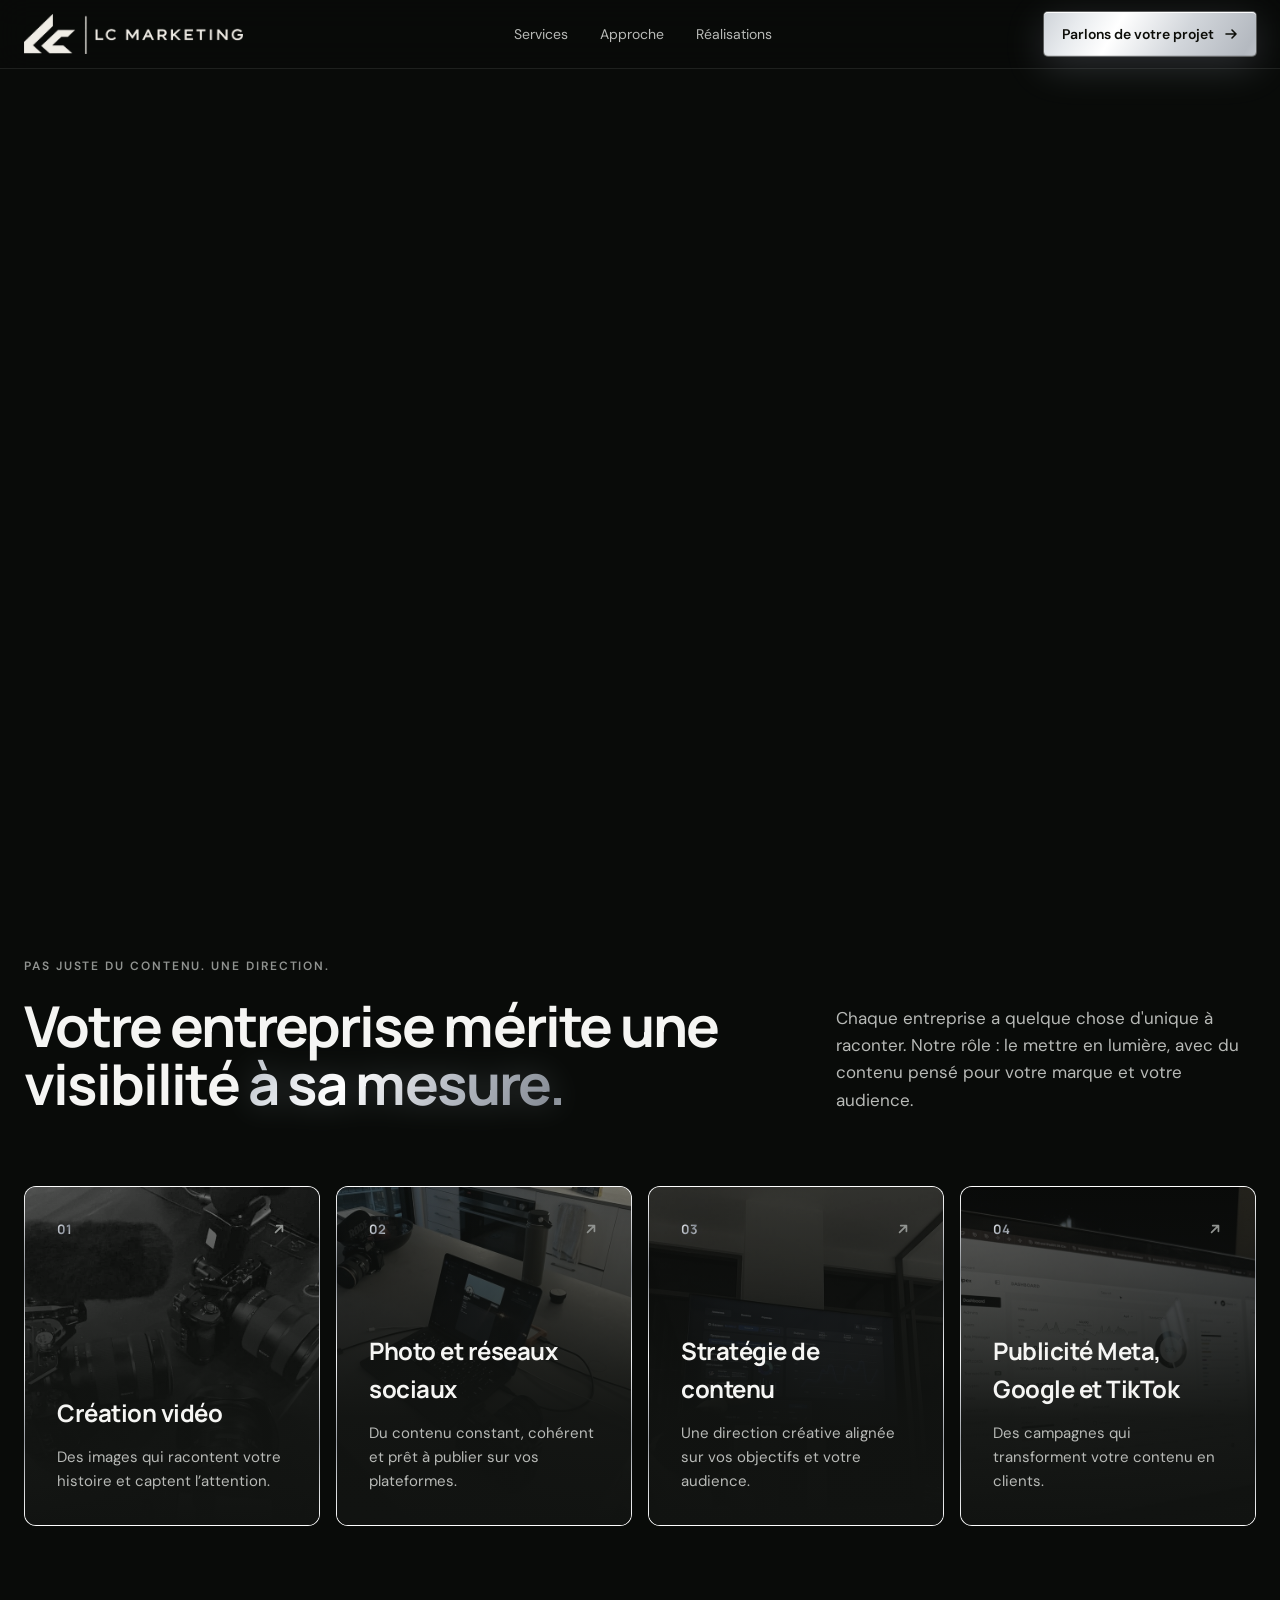
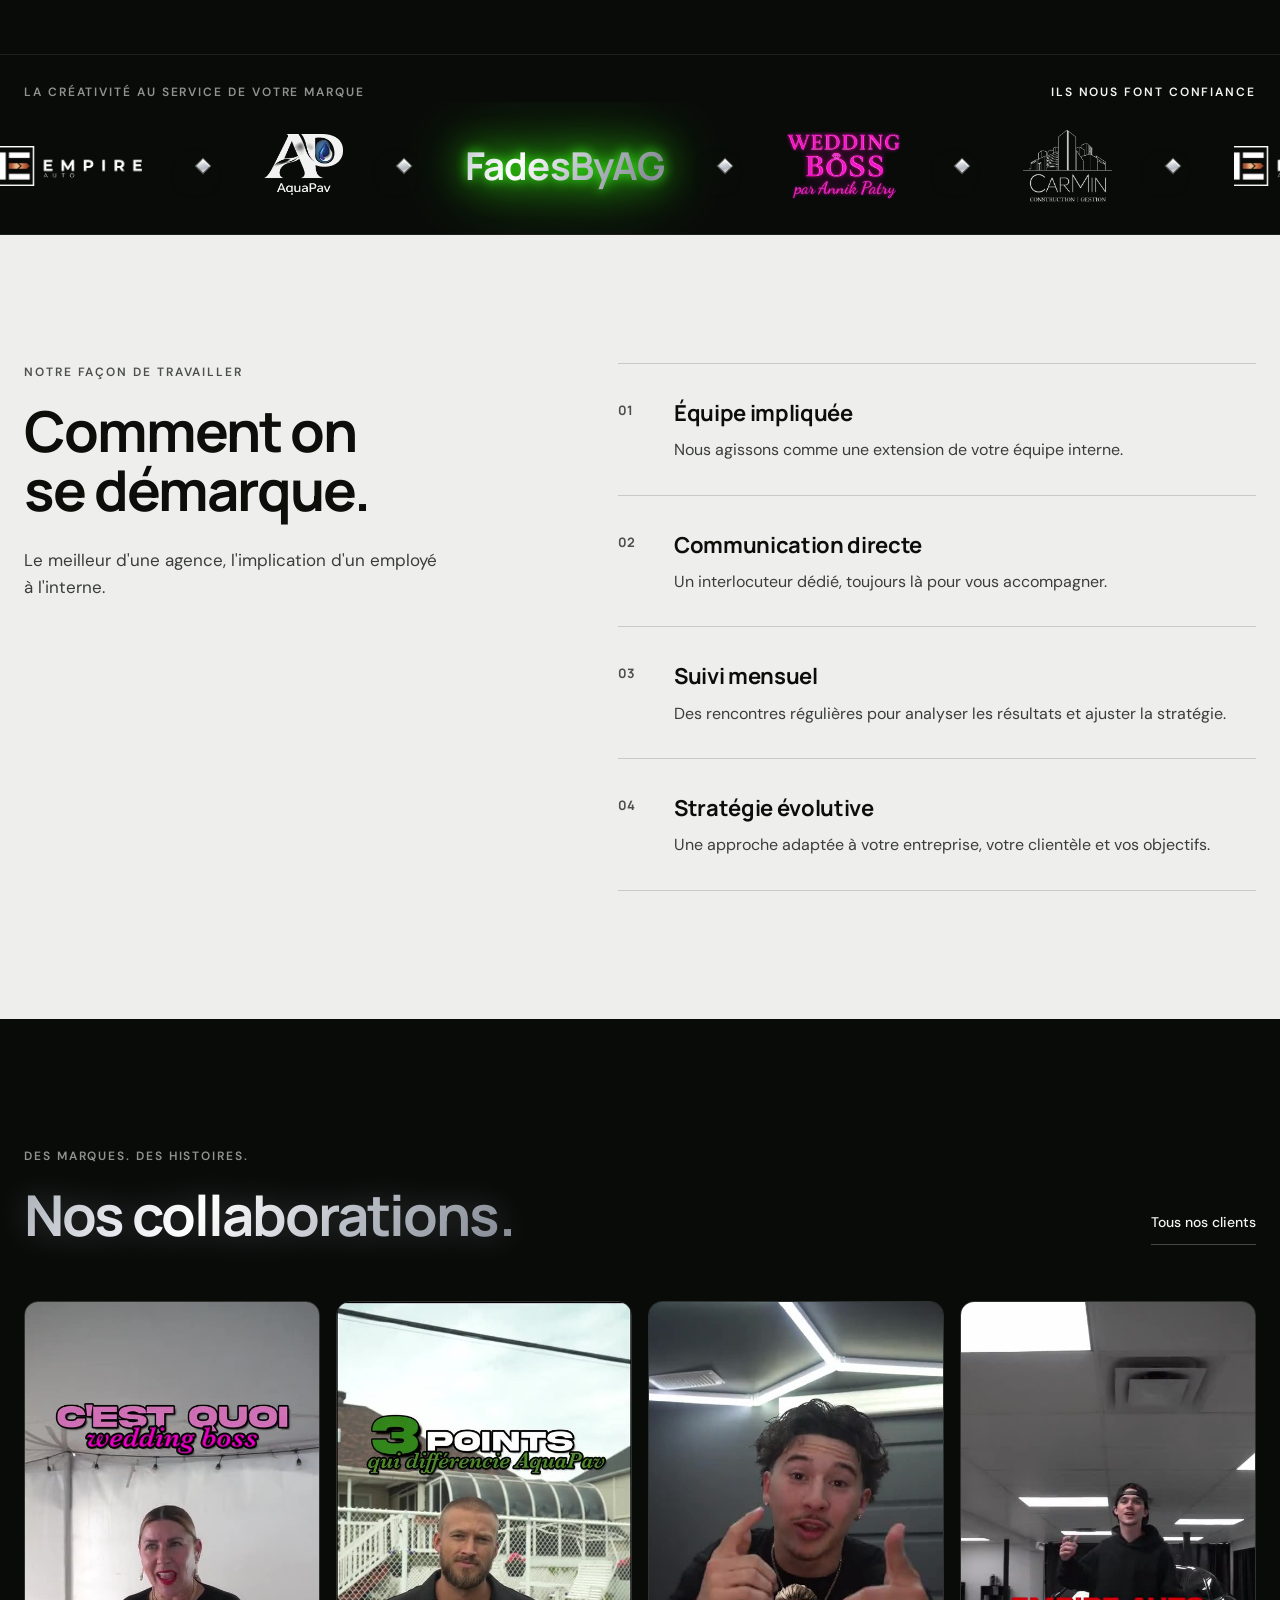
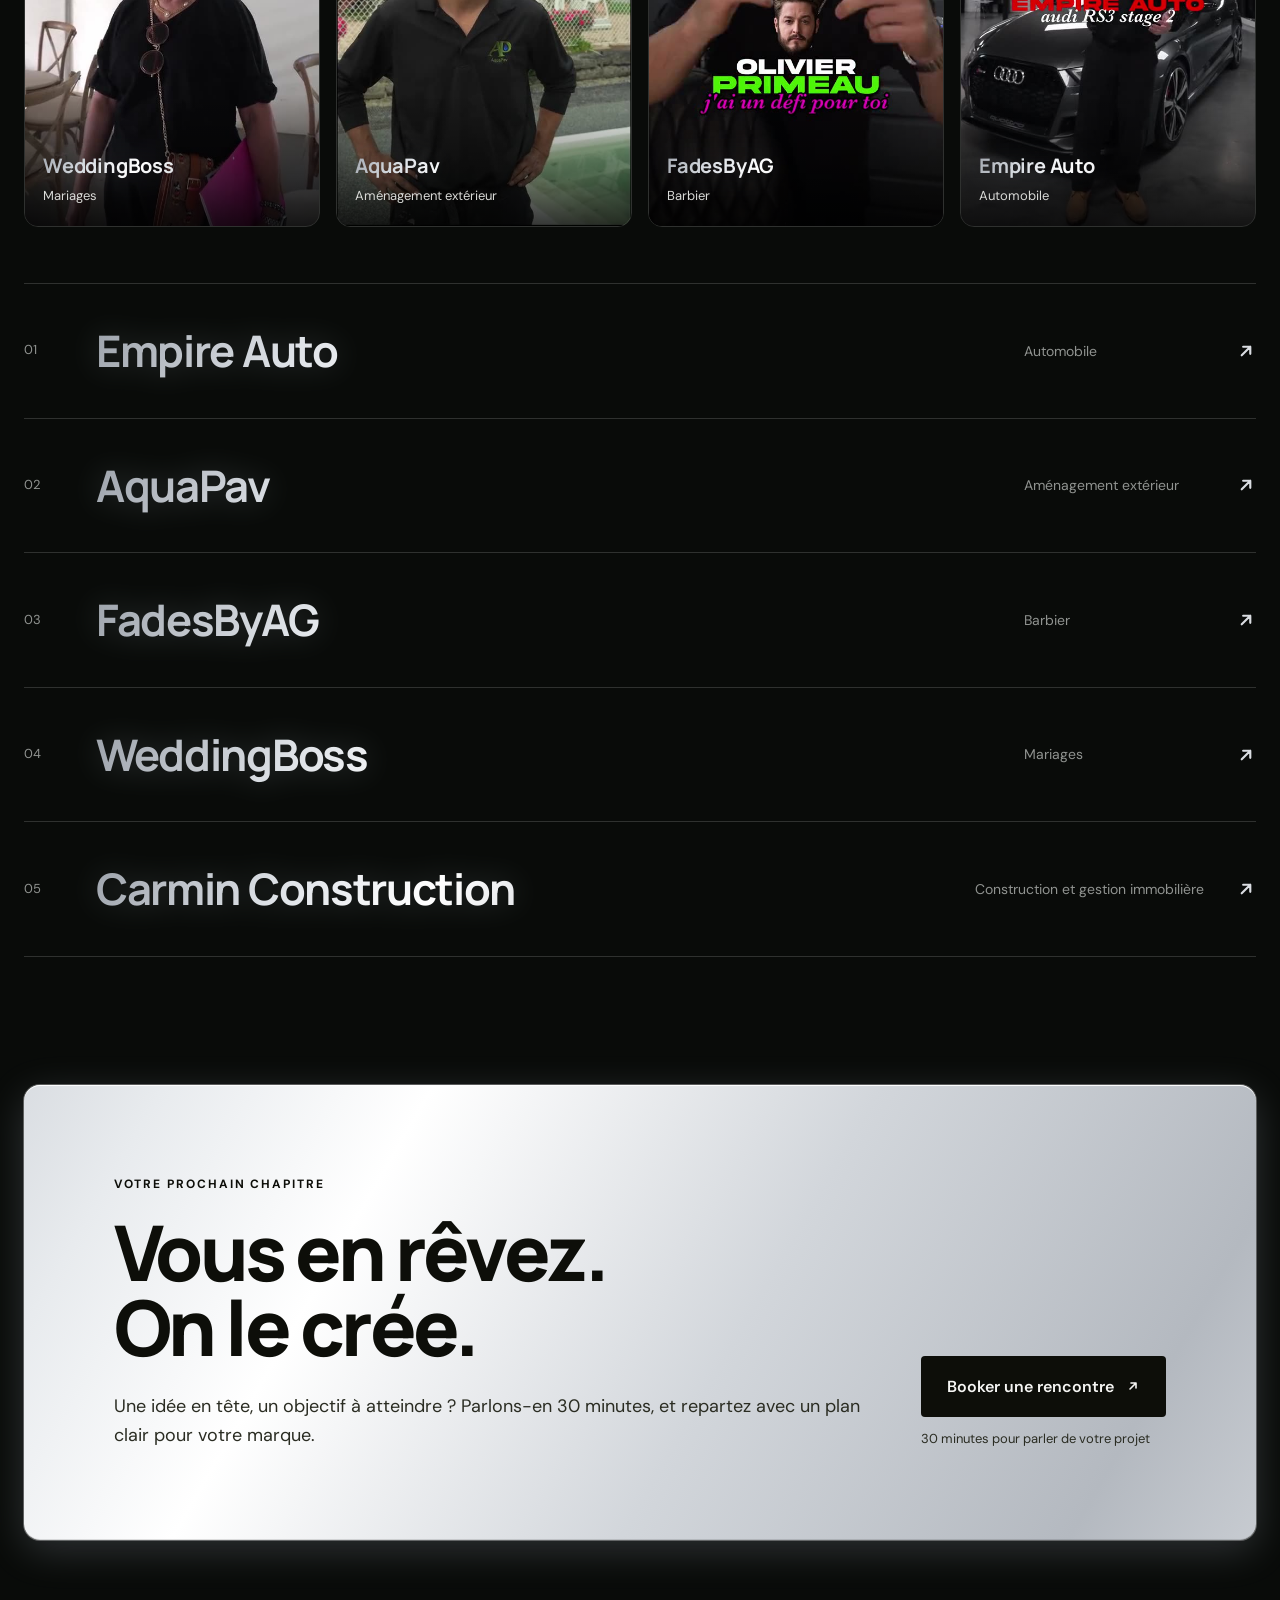
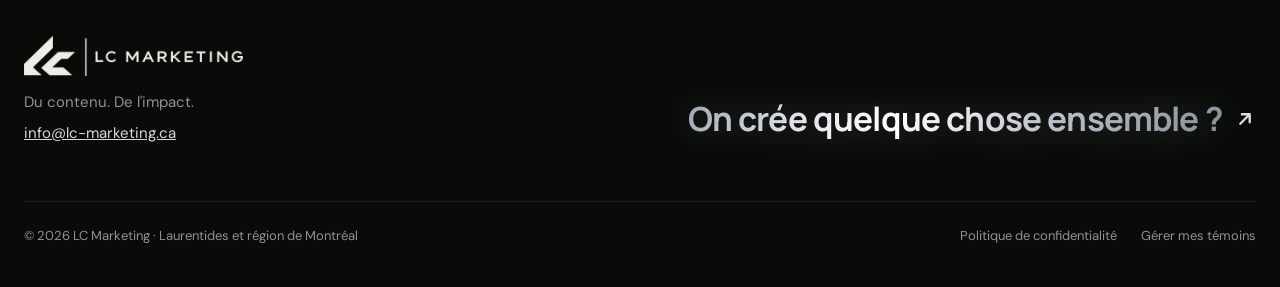
==== commit ef20eda7: "Add files via upload" ====
--- a/index.html
+++ b/index.html
@@ -2,7 +2,7 @@
 <html lang="fr-CA">
 <head>
 <meta charset="utf-8">
-
+<meta name="lc-ga4" content="G-ZKS5Q83KWN">
 <meta name="viewport" content="width=device-width, initial-scale=1">
 <title>LC Marketing | Agence de création de contenu – Laurentides et Montréal</title>
 <meta name="description" content="Agence de création de contenu qui s&#x27;intègre à votre équipe : vidéo, photo, réseaux sociaux et publicité Meta, Google et TikTok, dans les Laurentides et la région de Montréal.">
@@ -24,7 +24,7 @@
 <link rel="preconnect" href="https://fonts.googleapis.com">
 <link rel="preconnect" href="https://fonts.gstatic.com" crossorigin>
 <link rel="stylesheet" href="https://fonts.googleapis.com/css2?family=DM+Sans:wght@400;500;600;700&amp;family=Manrope:wght@400;500;600;700;800&amp;display=swap">
-<link rel="stylesheet" href="/assets/site.css?v=20261027">
+<link rel="stylesheet" href="/assets/site.css?v=20261030">
 <script type="application/ld+json">{"@context": "https://schema.org", "@type": "ProfessionalService", "name": "LC Marketing", "description": "Agence de création de contenu et de publicité qui s'intègre à votre équipe : vidéo, photo, réseaux sociaux et publicité Meta, Google et TikTok.", "url": "https://lc-marketing.ca/", "email": "info@lc-marketing.ca", "logo": "https://lc-marketing.ca/favicon-512.png", "image": "https://lc-marketing.ca/assets/img/partage-lc-marketing.jpg", "slogan": "Tu en rêves, on le crée.", "areaServed": [{"@type": "AdministrativeArea", "name": "Laurentides"}, {"@type": "City", "name": "Montréal"}], "address": {"@type": "PostalAddress", "addressRegion": "QC", "addressCountry": "CA"}, "knowsLanguage": ["fr", "en"]}</script>
 <noscript><style>.intro{display:none}.hero-wait .rise{opacity:1}</style></noscript>
 </head>
@@ -347,10 +347,18 @@
 </div>
 <div style="display:flex;flex-wrap:wrap;justify-content:space-between;align-items:center;gap:12px 24px;padding-top:24px;border-top:1px solid #1E201E;font-size:13px;color:#909390">
 <span>© 2026 LC Marketing · Laurentides et région de Montréal</span>
-<div class="footer-links"><a href="/politique-de-confidentialite">Politique de confidentialité</a></div>
+<div class="footer-links"><a href="/politique-de-confidentialite">Politique de confidentialité</a><button type="button" class="link-btn" data-consent-open>Gérer mes témoins</button></div>
 </div>
 </div>
 </footer>
-<script src="/assets/site.js?v=20261027" defer></script>
+<div id="consent" class="consent" role="region" aria-label="Témoins (cookies)" hidden>
+<p class="consent-title">Votre vie privée</p>
+<p class="consent-text">Nous aimerions utiliser des témoins de mesure d'audience (Google Analytics) pour comprendre comment notre site est utilisé et l'améliorer. Ils ne sont activés que si vous acceptez, et vous pouvez changer d'avis en tout temps avec le lien « Gérer mes témoins » au bas de la page. <a href="/politique-de-confidentialite">En savoir plus</a></p>
+<div class="consent-actions">
+<button type="button" class="consent-btn" data-consent="denied">Refuser</button>
+<button type="button" class="consent-btn" data-consent="granted">Accepter</button>
+</div>
+</div>
+<script src="/assets/site.js?v=20261030" defer></script>
 </body>
 </html>
--- a/assets/site.css
+++ b/assets/site.css
@@ -60,6 +60,17 @@
 .footer-links a,.link-btn{color:#909390;text-decoration:none;font:inherit;font-size:13px;background:none;border:0;padding:0;cursor:pointer}
 .footer-links a:hover,.link-btn:hover{color:#F5F5F3}
 
+
+/* Bannière de témoins (Loi 25) */
+.consent{position:fixed;left:16px;bottom:16px;z-index:150;max-width:480px;width:calc(100% - 32px);background:#111311;color:#F5F5F3;border:1px solid #2F312F;border-radius:14px;padding:20px 20px 18px;box-shadow:0 24px 80px rgba(0,0,0,.6)}
+.consent[hidden]{display:none}
+.consent-title{margin:0 0 6px;font-family:'Manrope',sans-serif;font-weight:700;font-size:16px}
+.consent-text{margin:0 0 16px;font-size:14px;line-height:1.5;color:#C9CBC7}
+.consent-text a{color:#F5F5F3}
+.consent-actions{display:flex;gap:10px}
+.consent-btn{flex:1;min-height:46px;border-radius:6px;border:1px solid #DADDE2;background:#F5F5F3;color:#0D0E09;font:inherit;font-weight:600;font-size:15px;cursor:pointer;transition:background .2s ease}
+.consent-btn:hover{background:#FFFFFF}
+
 /* Legal page */
 .legal{max-width:760px;margin:0 auto;padding:96px 24px 120px}
 .legal h1{font-family:'Manrope',sans-serif;font-weight:700;font-size:clamp(36px,5vw,56px);line-height:1.05;letter-spacing:-.03em;margin:0 0 16px}
